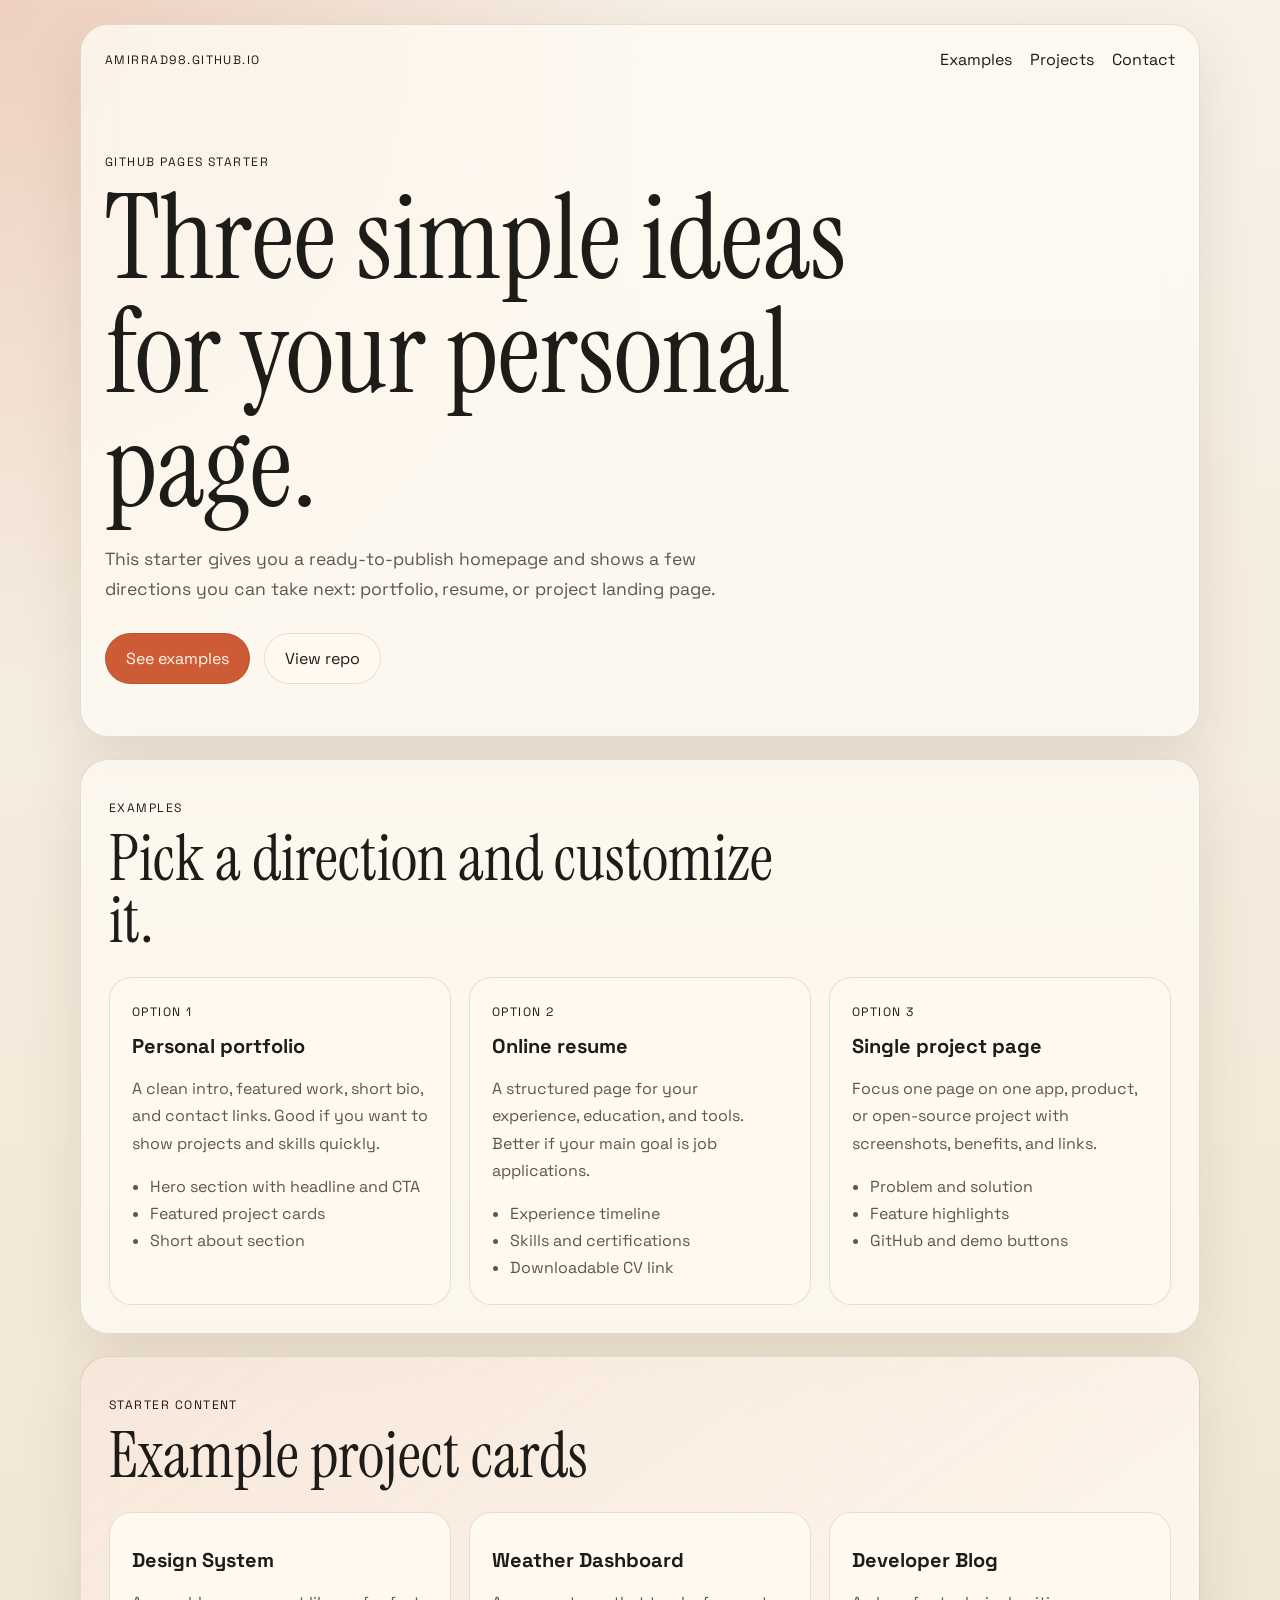
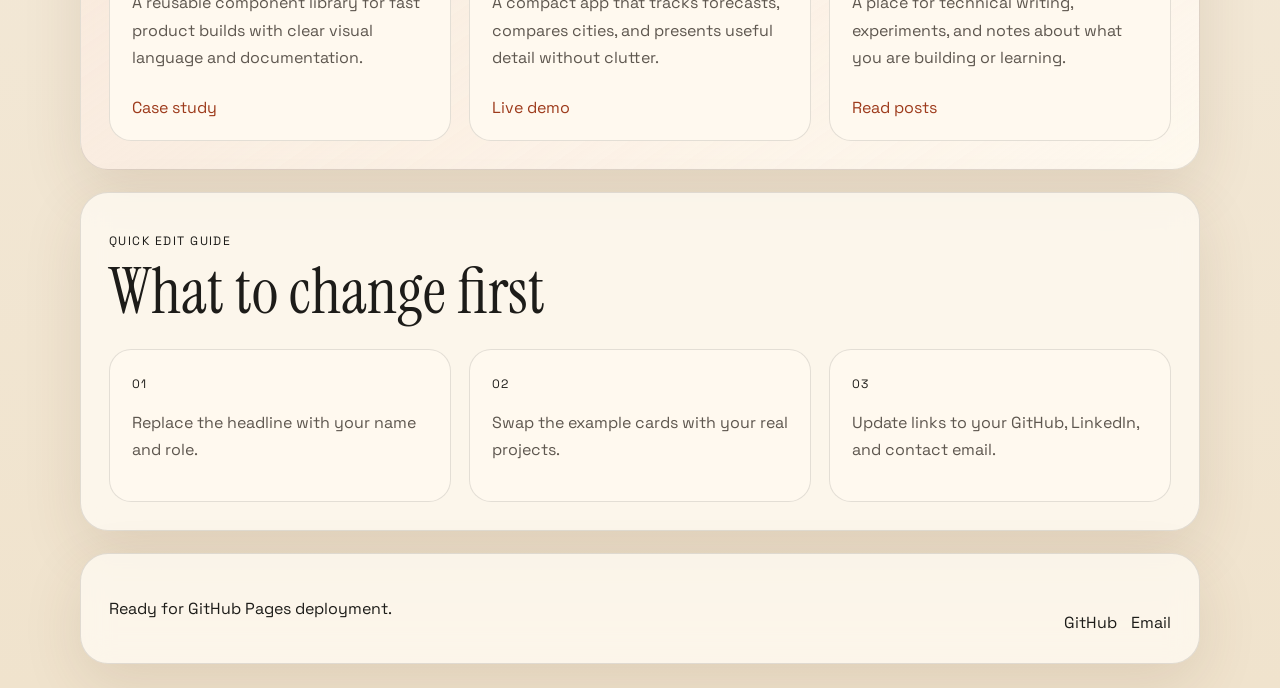
==== docs/index.html @ 022dbda1 "Add GitHub Pages starter site" ====
<!DOCTYPE html>
<html lang="en">
  <head>
    <meta charset="UTF-8" />
    <meta name="viewport" content="width=device-width, initial-scale=1.0" />
    <title>Amir Rad | GitHub Pages Starter</title>
    <meta
      name="description"
      content="A starter GitHub Pages site with example sections for a personal portfolio."
    />
    <link rel="preconnect" href="https://fonts.googleapis.com" />
    <link rel="preconnect" href="https://fonts.gstatic.com" crossorigin />
    <link
      href="https://fonts.googleapis.com/css2?family=Space+Grotesk:wght@400;500;700&family=Instrument+Serif:ital@0;1&display=swap"
      rel="stylesheet"
    />
    <link rel="stylesheet" href="./styles.css" />
  </head>
  <body>
    <div class="page-shell">
      <header class="hero">
        <nav class="topbar">
          <span class="brand">amirrad98.github.io</span>
          <div class="nav-links">
            <a href="#examples">Examples</a>
            <a href="#projects">Projects</a>
            <a href="#contact">Contact</a>
          </div>
        </nav>

        <div class="hero-copy">
          <p class="eyebrow">GitHub Pages starter</p>
          <h1>Three simple ideas for your personal page.</h1>
          <p class="lede">
            This starter gives you a ready-to-publish homepage and shows a few
            directions you can take next: portfolio, resume, or project landing
            page.
          </p>
          <div class="hero-actions">
            <a class="button primary" href="#examples">See examples</a>
            <a class="button secondary" href="https://github.com/amirrad98/amirrad98.github.io">View repo</a>
          </div>
        </div>
      </header>

      <main>
        <section id="examples" class="section">
          <div class="section-heading">
            <p class="eyebrow">Examples</p>
            <h2>Pick a direction and customize it.</h2>
          </div>

          <div class="example-grid">
            <article class="card">
              <span class="card-tag">Option 1</span>
              <h3>Personal portfolio</h3>
              <p>
                A clean intro, featured work, short bio, and contact links. Good
                if you want to show projects and skills quickly.
              </p>
              <ul>
                <li>Hero section with headline and CTA</li>
                <li>Featured project cards</li>
                <li>Short about section</li>
              </ul>
            </article>

            <article class="card">
              <span class="card-tag">Option 2</span>
              <h3>Online resume</h3>
              <p>
                A structured page for your experience, education, and tools.
                Better if your main goal is job applications.
              </p>
              <ul>
                <li>Experience timeline</li>
                <li>Skills and certifications</li>
                <li>Downloadable CV link</li>
              </ul>
            </article>

            <article class="card">
              <span class="card-tag">Option 3</span>
              <h3>Single project page</h3>
              <p>
                Focus one page on one app, product, or open-source project with
                screenshots, benefits, and links.
              </p>
              <ul>
                <li>Problem and solution</li>
                <li>Feature highlights</li>
                <li>GitHub and demo buttons</li>
              </ul>
            </article>
          </div>
        </section>

        <section id="projects" class="section section-accent">
          <div class="section-heading">
            <p class="eyebrow">Starter content</p>
            <h2>Example project cards</h2>
          </div>

          <div class="project-grid">
            <article class="project-card">
              <h3>Design System</h3>
              <p>
                A reusable component library for fast product builds with clear
                visual language and documentation.
              </p>
              <a href="#">Case study</a>
            </article>

            <article class="project-card">
              <h3>Weather Dashboard</h3>
              <p>
                A compact app that tracks forecasts, compares cities, and
                presents useful detail without clutter.
              </p>
              <a href="#">Live demo</a>
            </article>

            <article class="project-card">
              <h3>Developer Blog</h3>
              <p>
                A place for technical writing, experiments, and notes about what
                you are building or learning.
              </p>
              <a href="#">Read posts</a>
            </article>
          </div>
        </section>

        <section class="section">
          <div class="section-heading">
            <p class="eyebrow">Quick edit guide</p>
            <h2>What to change first</h2>
          </div>

          <div class="steps">
            <div class="step">
              <span>01</span>
              <p>Replace the headline with your name and role.</p>
            </div>
            <div class="step">
              <span>02</span>
              <p>Swap the example cards with your real projects.</p>
            </div>
            <div class="step">
              <span>03</span>
              <p>Update links to your GitHub, LinkedIn, and contact email.</p>
            </div>
          </div>
        </section>
      </main>

      <footer id="contact" class="footer">
        <p>Ready for GitHub Pages deployment.</p>
        <div class="footer-links">
          <a href="https://github.com/amirrad98">GitHub</a>
          <a href="mailto:hello@example.com">Email</a>
        </div>
      </footer>
    </div>
  </body>
</html>
---- docs/styles.css ----
:root {
  --bg: #f5efe4;
  --bg-strong: #eadfc9;
  --surface: rgba(255, 251, 243, 0.76);
  --surface-strong: #fff9ef;
  --text: #1d1c19;
  --muted: #5e574f;
  --accent: #cd5c36;
  --accent-dark: #9d3a1b;
  --line: rgba(29, 28, 25, 0.12);
  --shadow: 0 20px 60px rgba(87, 59, 29, 0.12);
}

* {
  box-sizing: border-box;
}

html {
  scroll-behavior: smooth;
}

body {
  margin: 0;
  font-family: "Space Grotesk", sans-serif;
  color: var(--text);
  background:
    radial-gradient(circle at top left, rgba(205, 92, 54, 0.22), transparent 26%),
    linear-gradient(180deg, #f7f1e7 0%, #f0e3cd 100%);
}

a {
  color: inherit;
  text-decoration: none;
}

.page-shell {
  width: min(1120px, calc(100% - 32px));
  margin: 24px auto;
}

.hero,
.section,
.footer {
  backdrop-filter: blur(14px);
  background: var(--surface);
  border: 1px solid var(--line);
  border-radius: 28px;
  box-shadow: var(--shadow);
}

.hero {
  min-height: 78vh;
  padding: 24px;
  display: flex;
  flex-direction: column;
  justify-content: space-between;
}

.topbar {
  display: flex;
  justify-content: space-between;
  gap: 16px;
  align-items: center;
}

.brand,
.eyebrow,
.card-tag,
.step span {
  letter-spacing: 0.12em;
  text-transform: uppercase;
  font-size: 0.76rem;
}

.nav-links {
  display: flex;
  gap: 18px;
  flex-wrap: wrap;
}

.hero-copy {
  max-width: 760px;
  padding: 72px 0 28px;
}

.hero h1,
.section h2 {
  margin: 0;
  font-family: "Instrument Serif", serif;
  font-weight: 400;
  line-height: 0.96;
}

.hero h1 {
  font-size: clamp(3.6rem, 10vw, 7.4rem);
}

.section h2 {
  font-size: clamp(2.2rem, 5vw, 4rem);
}

.lede {
  max-width: 620px;
  font-size: 1.1rem;
  line-height: 1.7;
  color: var(--muted);
  margin: 22px 0 0;
}

.hero-actions,
.footer-links {
  display: flex;
  gap: 14px;
  flex-wrap: wrap;
  margin-top: 28px;
}

.button {
  border-radius: 999px;
  padding: 14px 20px;
  border: 1px solid var(--line);
  transition: transform 180ms ease, background 180ms ease;
}

.button:hover,
.project-card a:hover,
.footer-links a:hover,
.nav-links a:hover {
  transform: translateY(-2px);
}

.button.primary {
  background: var(--accent);
  color: #fff6ec;
}

.button.primary:hover {
  background: var(--accent-dark);
}

.button.secondary {
  background: var(--surface-strong);
}

.section,
.footer {
  margin-top: 22px;
  padding: 28px;
}

.section-accent {
  background:
    linear-gradient(145deg, rgba(205, 92, 54, 0.1), rgba(255, 249, 239, 0.72)),
    var(--surface);
}

.section-heading {
  max-width: 680px;
  margin-bottom: 26px;
}

.example-grid,
.project-grid,
.steps {
  display: grid;
  gap: 18px;
}

.example-grid {
  grid-template-columns: repeat(3, minmax(0, 1fr));
}

.project-grid {
  grid-template-columns: repeat(3, minmax(0, 1fr));
}

.steps {
  grid-template-columns: repeat(3, minmax(0, 1fr));
}

.card,
.project-card,
.step {
  background: var(--surface-strong);
  border: 1px solid var(--line);
  border-radius: 22px;
  padding: 22px;
}

.card h3,
.project-card h3 {
  margin-top: 12px;
  margin-bottom: 10px;
  font-size: 1.25rem;
}

.card p,
.project-card p,
.step p {
  color: var(--muted);
  line-height: 1.7;
}

.card ul {
  margin: 14px 0 0;
  padding-left: 18px;
  color: var(--muted);
  line-height: 1.7;
}

.project-card a {
  color: var(--accent-dark);
  display: inline-block;
  margin-top: 10px;
}

.footer {
  display: flex;
  justify-content: space-between;
  align-items: center;
  gap: 16px;
}

@media (max-width: 900px) {
  .example-grid,
  .project-grid,
  .steps {
    grid-template-columns: 1fr;
  }

  .hero {
    min-height: auto;
  }

  .footer {
    flex-direction: column;
    align-items: flex-start;
  }
}

@media (max-width: 640px) {
  .page-shell {
    width: min(100% - 16px, 1120px);
    margin: 8px auto 20px;
  }

  .hero,
  .section,
  .footer {
    border-radius: 22px;
    padding: 20px;
  }

  .topbar {
    flex-direction: column;
    align-items: flex-start;
  }

  .hero-copy {
    padding-top: 48px;
  }
}
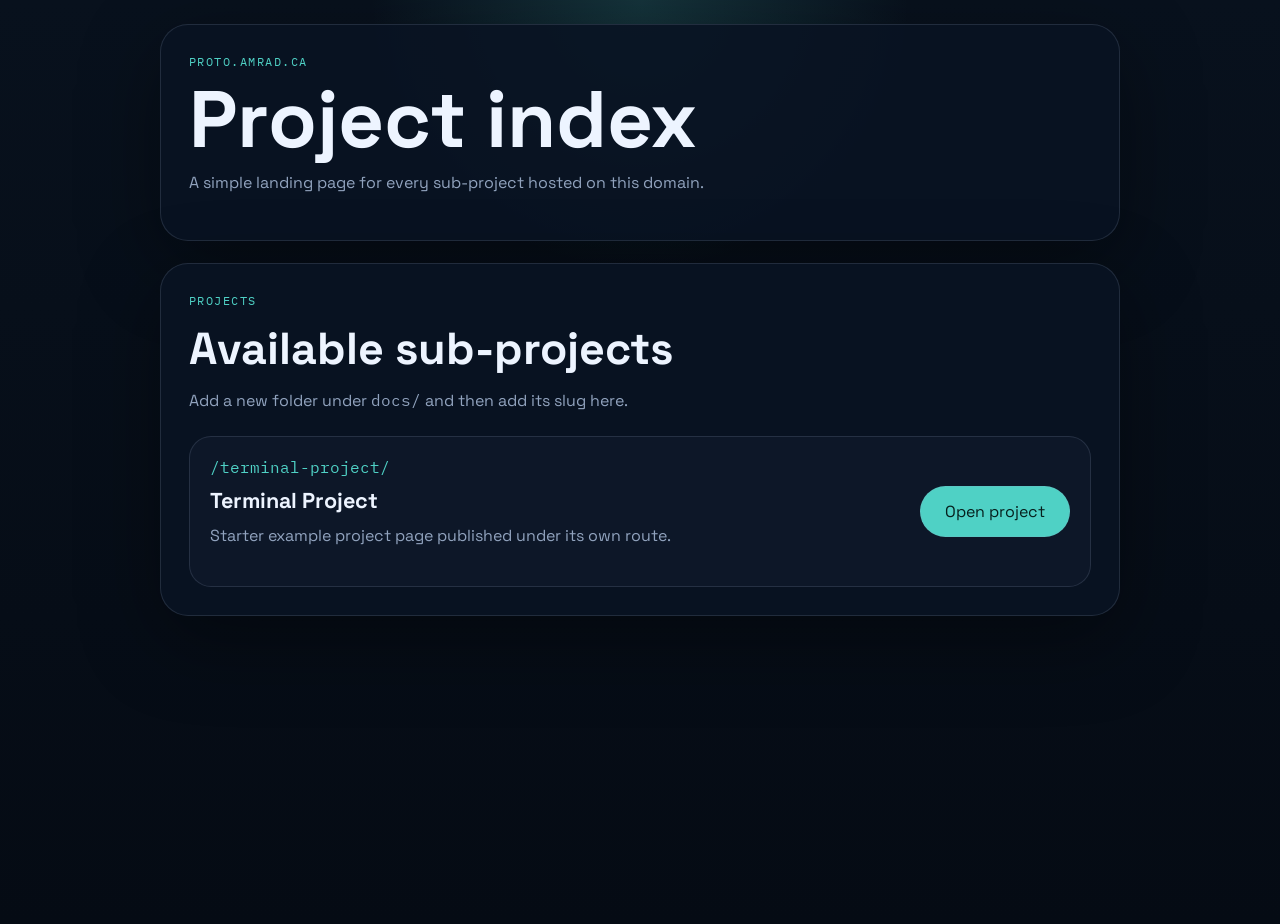
==== commit 0ea9e3d6: "Rebuild site as project index" ====
--- a/docs/index.html
+++ b/docs/index.html
@@ -3,164 +3,70 @@
   <head>
     <meta charset="UTF-8" />
     <meta name="viewport" content="width=device-width, initial-scale=1.0" />
-    <title>Amir Rad | GitHub Pages Starter</title>
+    <title>Proto Projects</title>
     <meta
       name="description"
-      content="A starter GitHub Pages site with example sections for a personal portfolio."
+      content="An index of sub-projects published under proto.amrad.ca."
     />
     <link rel="preconnect" href="https://fonts.googleapis.com" />
     <link rel="preconnect" href="https://fonts.gstatic.com" crossorigin />
     <link
-      href="https://fonts.googleapis.com/css2?family=Space+Grotesk:wght@400;500;700&family=Instrument+Serif:ital@0;1&display=swap"
+      href="https://fonts.googleapis.com/css2?family=Space+Grotesk:wght@400;500;700&family=IBM+Plex+Mono:wght@400;500&display=swap"
       rel="stylesheet"
     />
     <link rel="stylesheet" href="./styles.css" />
   </head>
   <body>
     <div class="page-shell">
-      <header class="hero">
-        <nav class="topbar">
-          <span class="brand">amirrad98.github.io</span>
-          <div class="nav-links">
-            <a href="#examples">Examples</a>
-            <a href="#projects">Projects</a>
-            <a href="#contact">Contact</a>
-          </div>
-        </nav>
-
-        <div class="hero-copy">
-          <p class="eyebrow">GitHub Pages starter</p>
-          <h1>Three simple ideas for your personal page.</h1>
-          <p class="lede">
-            This starter gives you a ready-to-publish homepage and shows a few
-            directions you can take next: portfolio, resume, or project landing
-            page.
-          </p>
-          <div class="hero-actions">
-            <a class="button primary" href="#examples">See examples</a>
-            <a class="button secondary" href="https://github.com/amirrad98/amirrad98.github.io">View repo</a>
-          </div>
-        </div>
+      <header class="hero hero-compact">
+        <p class="eyebrow">proto.amrad.ca</p>
+        <h1>Project index</h1>
+        <p class="lede">
+          A simple landing page for every sub-project hosted on this domain.
+        </p>
       </header>
 
-      <main>
-        <section id="examples" class="section">
-          <div class="section-heading">
-            <p class="eyebrow">Examples</p>
-            <h2>Pick a direction and customize it.</h2>
-          </div>
+      <main class="section">
+        <div class="section-heading">
+          <p class="eyebrow">Projects</p>
+          <h2>Available sub-projects</h2>
+          <p class="section-copy">
+            Add a new folder under <code>docs/</code> and then add its slug here.
+          </p>
+        </div>
 
-          <div class="example-grid">
-            <article class="card">
-              <span class="card-tag">Option 1</span>
-              <h3>Personal portfolio</h3>
-              <p>
-                A clean intro, featured work, short bio, and contact links. Good
-                if you want to show projects and skills quickly.
-              </p>
-              <ul>
-                <li>Hero section with headline and CTA</li>
-                <li>Featured project cards</li>
-                <li>Short about section</li>
-              </ul>
+        <div id="project-list" class="project-list"></div>
+      </main>
+    </div>
+
+    <script>
+      const baseUrl = "https://proto.amrad.ca";
+      const projects = [
+        {
+          slug: "terminal-project",
+          name: "Terminal Project",
+          description: "Starter example project page published under its own route.",
+        },
+      ];
+
+      const projectList = document.getElementById("project-list");
+
+      projectList.innerHTML = projects
+        .map((project) => {
+          const href = `${baseUrl}/${project.slug}/`;
+
+          return `
+            <article class="project-row">
+              <div>
+                <p class="project-slug">/${project.slug}/</p>
+                <h3>${project.name}</h3>
+                <p class="project-description">${project.description}</p>
+              </div>
+              <a class="button primary" href="${href}">Open project</a>
             </article>
-
-            <article class="card">
-              <span class="card-tag">Option 2</span>
-              <h3>Online resume</h3>
-              <p>
-                A structured page for your experience, education, and tools.
-                Better if your main goal is job applications.
-              </p>
-              <ul>
-                <li>Experience timeline</li>
-                <li>Skills and certifications</li>
-                <li>Downloadable CV link</li>
-              </ul>
-            </article>
-
-            <article class="card">
-              <span class="card-tag">Option 3</span>
-              <h3>Single project page</h3>
-              <p>
-                Focus one page on one app, product, or open-source project with
-                screenshots, benefits, and links.
-              </p>
-              <ul>
-                <li>Problem and solution</li>
-                <li>Feature highlights</li>
-                <li>GitHub and demo buttons</li>
-              </ul>
-            </article>
-          </div>
-        </section>
-
-        <section id="projects" class="section section-accent">
-          <div class="section-heading">
-            <p class="eyebrow">Starter content</p>
-            <h2>Example project cards</h2>
-          </div>
-
-          <div class="project-grid">
-            <article class="project-card">
-              <h3>Design System</h3>
-              <p>
-                A reusable component library for fast product builds with clear
-                visual language and documentation.
-              </p>
-              <a href="#">Case study</a>
-            </article>
-
-            <article class="project-card">
-              <h3>Weather Dashboard</h3>
-              <p>
-                A compact app that tracks forecasts, compares cities, and
-                presents useful detail without clutter.
-              </p>
-              <a href="#">Live demo</a>
-            </article>
-
-            <article class="project-card">
-              <h3>Developer Blog</h3>
-              <p>
-                A place for technical writing, experiments, and notes about what
-                you are building or learning.
-              </p>
-              <a href="#">Read posts</a>
-            </article>
-          </div>
-        </section>
-
-        <section class="section">
-          <div class="section-heading">
-            <p class="eyebrow">Quick edit guide</p>
-            <h2>What to change first</h2>
-          </div>
-
-          <div class="steps">
-            <div class="step">
-              <span>01</span>
-              <p>Replace the headline with your name and role.</p>
-            </div>
-            <div class="step">
-              <span>02</span>
-              <p>Swap the example cards with your real projects.</p>
-            </div>
-            <div class="step">
-              <span>03</span>
-              <p>Update links to your GitHub, LinkedIn, and contact email.</p>
-            </div>
-          </div>
-        </section>
-      </main>
-
-      <footer id="contact" class="footer">
-        <p>Ready for GitHub Pages deployment.</p>
-        <div class="footer-links">
-          <a href="https://github.com/amirrad98">GitHub</a>
-          <a href="mailto:hello@example.com">Email</a>
-        </div>
-      </footer>
-    </div>
+          `;
+        })
+        .join("");
+    </script>
   </body>
 </html>
--- a/docs/styles.css
+++ b/docs/styles.css
@@ -1,31 +1,28 @@
 :root {
-  --bg: #f5efe4;
-  --bg-strong: #eadfc9;
-  --surface: rgba(255, 251, 243, 0.76);
-  --surface-strong: #fff9ef;
-  --text: #1d1c19;
-  --muted: #5e574f;
-  --accent: #cd5c36;
-  --accent-dark: #9d3a1b;
-  --line: rgba(29, 28, 25, 0.12);
-  --shadow: 0 20px 60px rgba(87, 59, 29, 0.12);
+  --bg: #07111f;
+  --surface: rgba(9, 19, 35, 0.9);
+  --surface-strong: #0d1728;
+  --surface-soft: #13223a;
+  --text: #edf4ff;
+  --muted: #91a3be;
+  --accent: #4fd1c5;
+  --accent-strong: #2eb6a9;
+  --line: rgba(145, 163, 190, 0.18);
+  --shadow: 0 24px 80px rgba(0, 0, 0, 0.38);
 }
 
 * {
   box-sizing: border-box;
 }
 
-html {
-  scroll-behavior: smooth;
-}
-
 body {
   margin: 0;
+  min-height: 100vh;
   font-family: "Space Grotesk", sans-serif;
   color: var(--text);
   background:
-    radial-gradient(circle at top left, rgba(205, 92, 54, 0.22), transparent 26%),
-    linear-gradient(180deg, #f7f1e7 0%, #f0e3cd 100%);
+    radial-gradient(circle at top, rgba(79, 209, 197, 0.18), transparent 24%),
+    linear-gradient(180deg, #08111d 0%, #050b14 100%);
 }
 
 a {
@@ -33,230 +30,208 @@
   text-decoration: none;
 }
 
+code,
+.project-slug,
+.terminal-body,
+.eyebrow {
+  font-family: "IBM Plex Mono", monospace;
+}
+
 .page-shell {
-  width: min(1120px, calc(100% - 32px));
+  width: min(960px, calc(100% - 32px));
   margin: 24px auto;
 }
 
 .hero,
 .section,
-.footer {
-  backdrop-filter: blur(14px);
+.terminal-page {
   background: var(--surface);
   border: 1px solid var(--line);
   border-radius: 28px;
   box-shadow: var(--shadow);
 }
 
-.hero {
-  min-height: 78vh;
-  padding: 24px;
-  display: flex;
-  flex-direction: column;
-  justify-content: space-between;
-}
-
-.topbar {
+.hero,
+.section,
+.terminal-page {
+  padding: 28px;
+}
+
+.hero-compact {
+  min-height: auto;
+}
+
+.eyebrow {
+  margin: 0 0 12px;
+  font-size: 0.78rem;
+  letter-spacing: 0.12em;
+  text-transform: uppercase;
+  color: var(--accent);
+}
+
+h1,
+h2,
+h3,
+p {
+  margin-top: 0;
+}
+
+h1 {
+  margin-bottom: 12px;
+  font-size: clamp(2.8rem, 7vw, 5rem);
+  line-height: 0.95;
+}
+
+h2 {
+  margin-bottom: 10px;
+  font-size: clamp(1.8rem, 4vw, 2.8rem);
+}
+
+.lede,
+.section-copy,
+.project-description,
+.terminal-body p {
+  color: var(--muted);
+  line-height: 1.7;
+}
+
+.section {
+  margin-top: 22px;
+}
+
+.section-heading {
+  margin-bottom: 22px;
+}
+
+.project-list {
+  display: grid;
+  gap: 16px;
+}
+
+.project-row {
   display: flex;
   justify-content: space-between;
-  gap: 16px;
+  gap: 20px;
   align-items: center;
-}
-
-.brand,
-.eyebrow,
-.card-tag,
-.step span {
-  letter-spacing: 0.12em;
-  text-transform: uppercase;
-  font-size: 0.76rem;
-}
-
-.nav-links {
-  display: flex;
-  gap: 18px;
-  flex-wrap: wrap;
-}
-
-.hero-copy {
-  max-width: 760px;
-  padding: 72px 0 28px;
-}
-
-.hero h1,
-.section h2 {
-  margin: 0;
-  font-family: "Instrument Serif", serif;
-  font-weight: 400;
-  line-height: 0.96;
-}
-
-.hero h1 {
-  font-size: clamp(3.6rem, 10vw, 7.4rem);
-}
-
-.section h2 {
-  font-size: clamp(2.2rem, 5vw, 4rem);
-}
-
-.lede {
-  max-width: 620px;
-  font-size: 1.1rem;
-  line-height: 1.7;
-  color: var(--muted);
-  margin: 22px 0 0;
-}
-
-.hero-actions,
-.footer-links {
+  padding: 20px;
+  border-radius: 22px;
+  border: 1px solid var(--line);
+  background: var(--surface-strong);
+}
+
+.project-row h3 {
+  margin-bottom: 8px;
+  font-size: 1.35rem;
+}
+
+.project-slug {
+  margin-bottom: 10px;
+  color: var(--accent);
+}
+
+.button {
+  display: inline-flex;
+  align-items: center;
+  justify-content: center;
+  min-width: 150px;
+  padding: 14px 20px;
+  border-radius: 999px;
+  border: 1px solid var(--line);
+  transition: transform 180ms ease, background 180ms ease;
+}
+
+.button:hover {
+  transform: translateY(-2px);
+}
+
+.button.primary {
+  background: var(--accent);
+  color: #06201d;
+}
+
+.button.primary:hover {
+  background: var(--accent-strong);
+}
+
+.button.secondary {
+  background: var(--surface-soft);
+}
+
+.hero-actions {
   display: flex;
   gap: 14px;
   flex-wrap: wrap;
+  margin-top: 24px;
+}
+
+.terminal-page {
+  margin-top: 22px;
+}
+
+.terminal-window {
+  overflow: hidden;
   margin-top: 28px;
-}
-
-.button {
-  border-radius: 999px;
-  padding: 14px 20px;
-  border: 1px solid var(--line);
-  transition: transform 180ms ease, background 180ms ease;
-}
-
-.button:hover,
-.project-card a:hover,
-.footer-links a:hover,
-.nav-links a:hover {
-  transform: translateY(-2px);
-}
-
-.button.primary {
-  background: var(--accent);
-  color: #fff6ec;
-}
-
-.button.primary:hover {
-  background: var(--accent-dark);
-}
-
-.button.secondary {
-  background: var(--surface-strong);
-}
-
-.section,
-.footer {
-  margin-top: 22px;
-  padding: 28px;
-}
-
-.section-accent {
-  background:
-    linear-gradient(145deg, rgba(205, 92, 54, 0.1), rgba(255, 249, 239, 0.72)),
-    var(--surface);
-}
-
-.section-heading {
-  max-width: 680px;
-  margin-bottom: 26px;
-}
-
-.example-grid,
-.project-grid,
-.steps {
-  display: grid;
-  gap: 18px;
-}
-
-.example-grid {
-  grid-template-columns: repeat(3, minmax(0, 1fr));
-}
-
-.project-grid {
-  grid-template-columns: repeat(3, minmax(0, 1fr));
-}
-
-.steps {
-  grid-template-columns: repeat(3, minmax(0, 1fr));
-}
-
-.card,
-.project-card,
-.step {
-  background: var(--surface-strong);
   border: 1px solid var(--line);
   border-radius: 22px;
+  background: #020813;
+}
+
+.terminal-bar {
+  display: flex;
+  gap: 8px;
+  padding: 14px 16px;
+  border-bottom: 1px solid var(--line);
+  background: #0a1322;
+}
+
+.terminal-bar span {
+  width: 12px;
+  height: 12px;
+  border-radius: 50%;
+  background: #29405f;
+}
+
+.terminal-bar span:first-child {
+  background: #ff6b6b;
+}
+
+.terminal-bar span:nth-child(2) {
+  background: #ffd166;
+}
+
+.terminal-bar span:nth-child(3) {
+  background: #06d6a0;
+}
+
+.terminal-body {
   padding: 22px;
 }
 
-.card h3,
-.project-card h3 {
-  margin-top: 12px;
-  margin-bottom: 10px;
-  font-size: 1.25rem;
-}
-
-.card p,
-.project-card p,
-.step p {
-  color: var(--muted);
-  line-height: 1.7;
-}
-
-.card ul {
-  margin: 14px 0 0;
-  padding-left: 18px;
-  color: var(--muted);
-  line-height: 1.7;
-}
-
-.project-card a {
-  color: var(--accent-dark);
-  display: inline-block;
-  margin-top: 10px;
-}
-
-.footer {
-  display: flex;
-  justify-content: space-between;
-  align-items: center;
-  gap: 16px;
-}
-
-@media (max-width: 900px) {
-  .example-grid,
-  .project-grid,
-  .steps {
-    grid-template-columns: 1fr;
-  }
-
-  .hero {
-    min-height: auto;
-  }
-
-  .footer {
+.prompt {
+  color: var(--accent);
+}
+
+@media (max-width: 720px) {
+  .project-row {
     flex-direction: column;
     align-items: flex-start;
   }
+
+  .button {
+    width: 100%;
+  }
 }
 
 @media (max-width: 640px) {
   .page-shell {
-    width: min(100% - 16px, 1120px);
+    width: min(100% - 16px, 960px);
     margin: 8px auto 20px;
   }
 
   .hero,
   .section,
-  .footer {
+  .terminal-page {
+    padding: 20px;
     border-radius: 22px;
-    padding: 20px;
-  }
-
-  .topbar {
-    flex-direction: column;
-    align-items: flex-start;
-  }
-
-  .hero-copy {
-    padding-top: 48px;
-  }
-}
+  }
+}
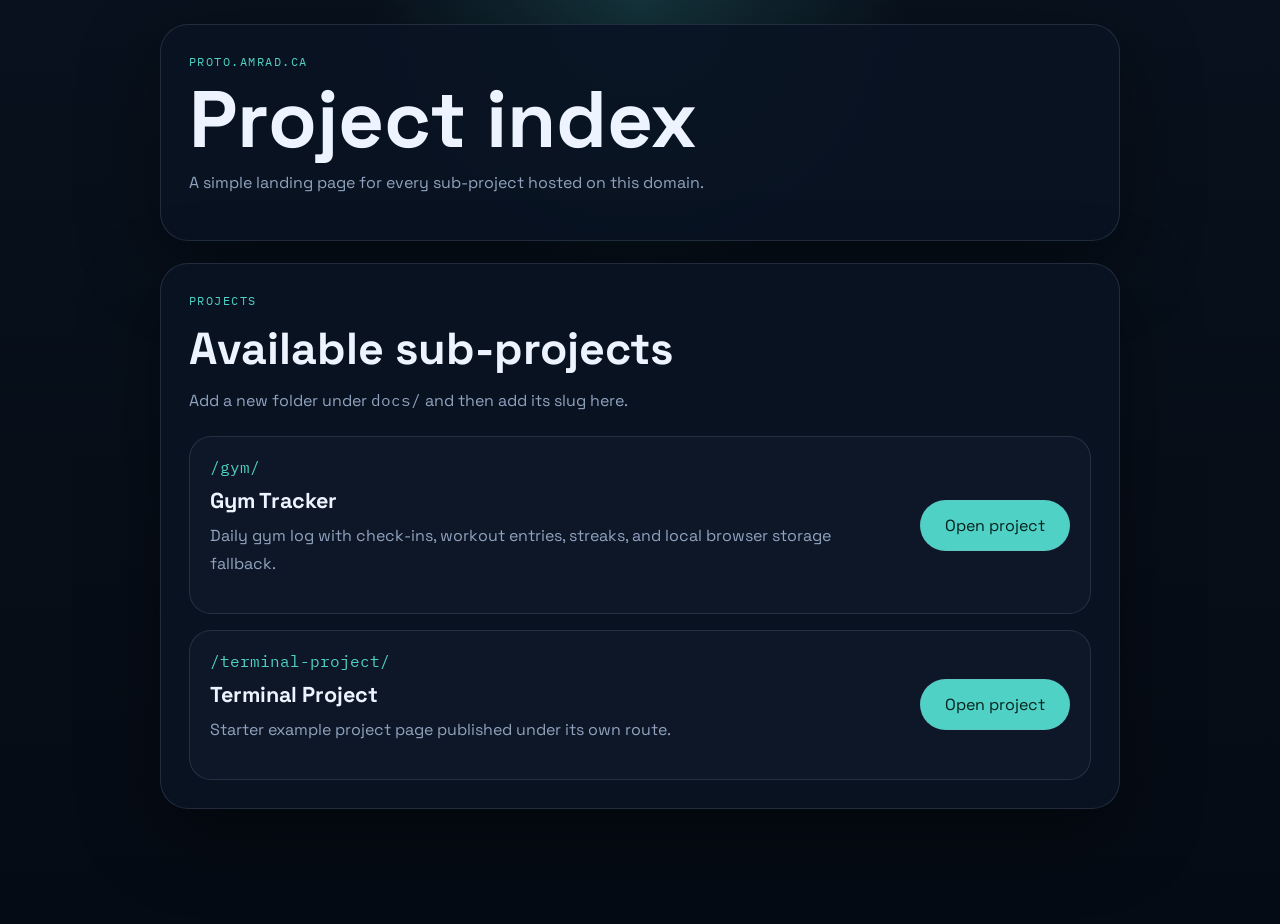
==== commit 9c0173c8: "Update Gym project slug to lowercase" ====
--- a/docs/index.html
+++ b/docs/index.html
@@ -43,6 +43,11 @@
       const baseUrl = "https://proto.amrad.ca";
       const projects = [
         {
+          slug: "gym",
+          name: "Gym Tracker",
+          description: "Daily gym log with check-ins, workout entries, streaks, and local browser storage fallback.",
+        },
+        {
           slug: "terminal-project",
           name: "Terminal Project",
           description: "Starter example project page published under its own route.",
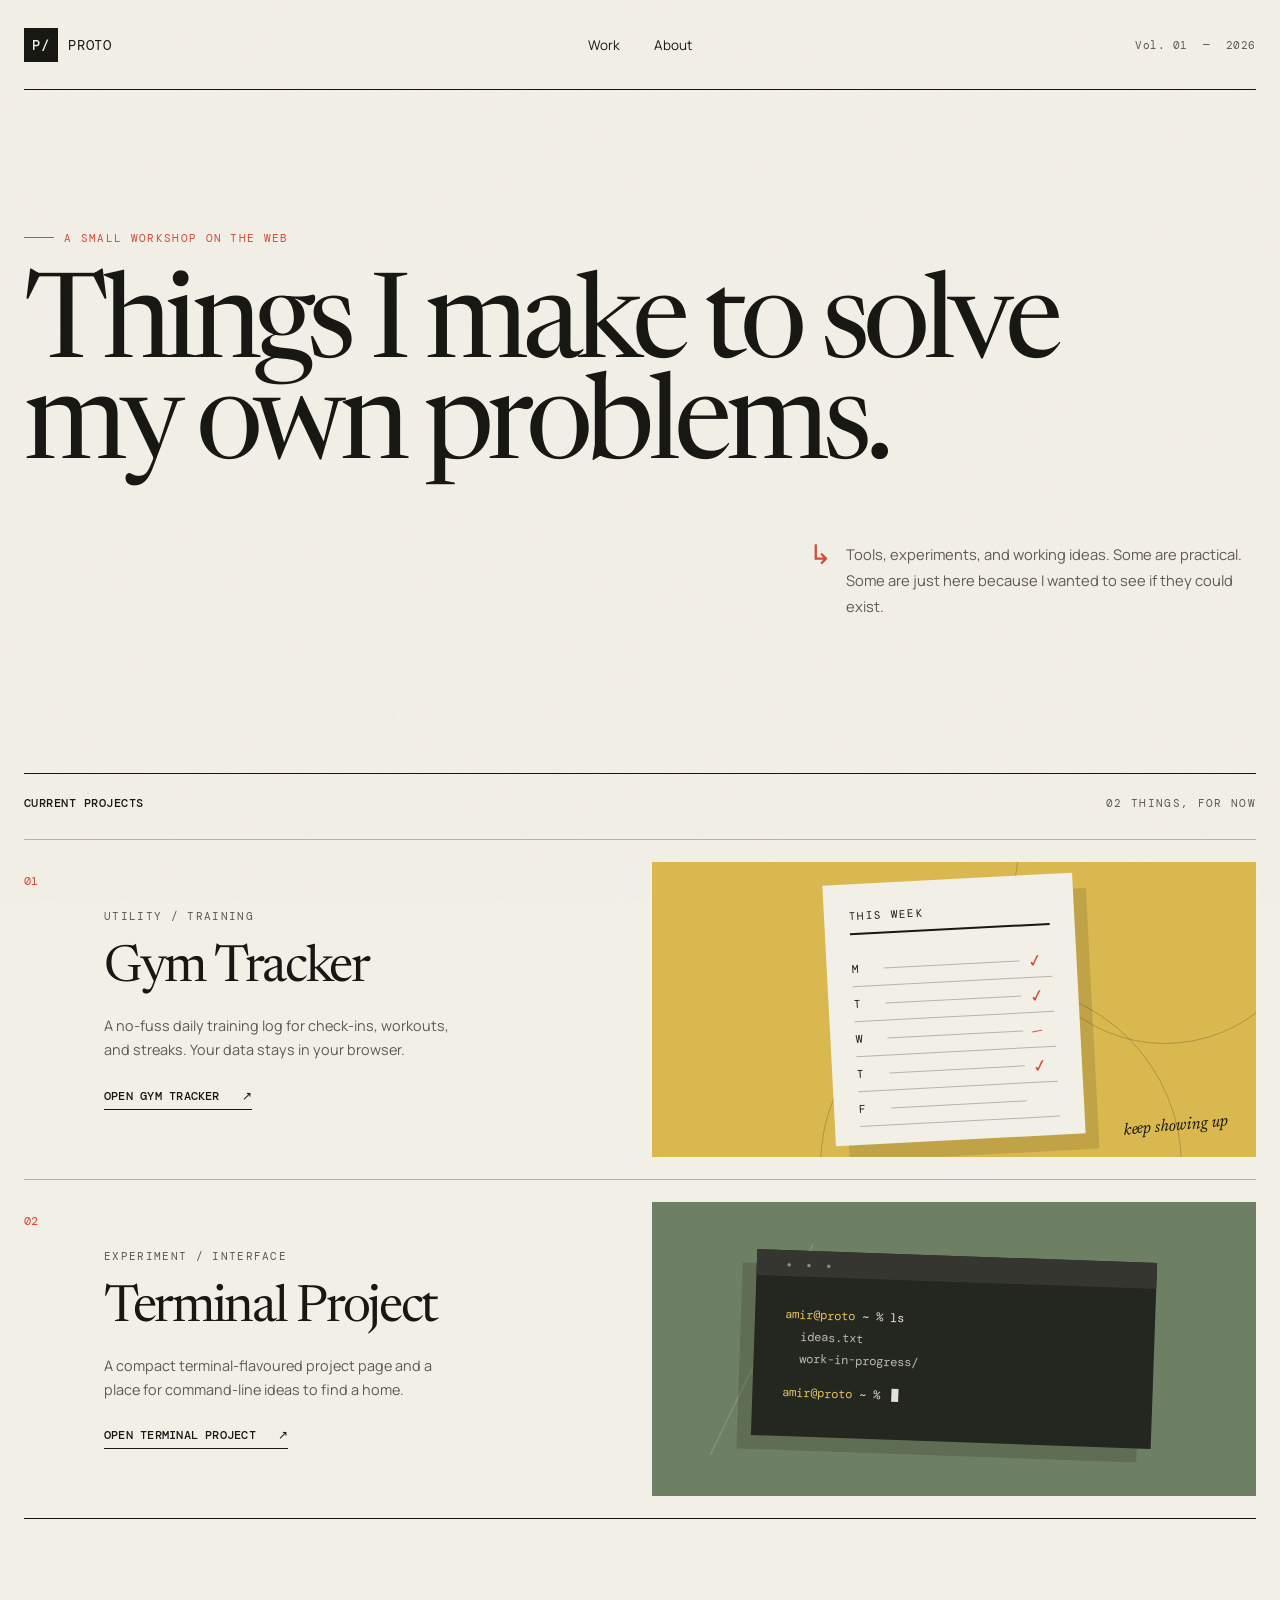
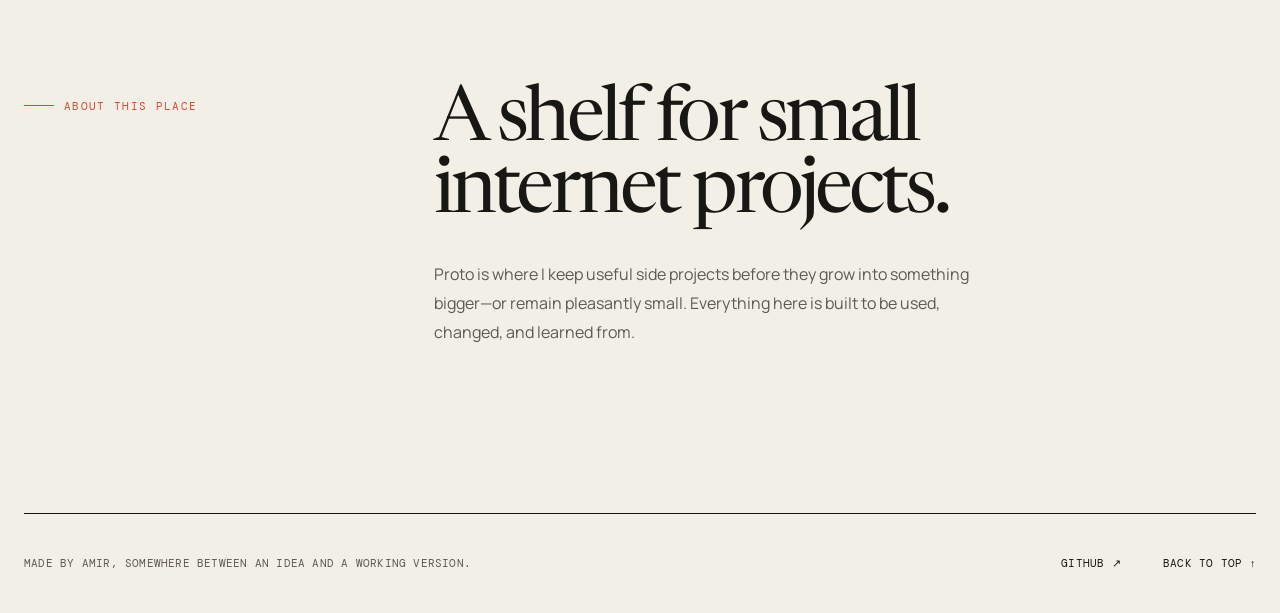
==== commit 42c5a73c: "Redesign Proto project index" ====
--- a/docs/index.html
+++ b/docs/index.html
@@ -1,77 +1,125 @@
 <!DOCTYPE html>
 <html lang="en">
   <head>
-    <meta charset="UTF-8" />
-    <meta name="viewport" content="width=device-width, initial-scale=1.0" />
-    <title>Proto Projects</title>
+    <meta charset="UTF-8">
+    <meta name="viewport" content="width=device-width, initial-scale=1.0">
+    <title>Proto — Small tools by Amir</title>
     <meta
       name="description"
-      content="An index of sub-projects published under proto.amrad.ca."
-    />
-    <link rel="preconnect" href="https://fonts.googleapis.com" />
-    <link rel="preconnect" href="https://fonts.gstatic.com" crossorigin />
+      content="A small collection of useful experiments, tools, and half-finished ideas by Amir."
+    >
+    <meta name="theme-color" content="#f2efe7">
+    <link rel="preconnect" href="https://fonts.googleapis.com">
+    <link rel="preconnect" href="https://fonts.gstatic.com" crossorigin>
     <link
-      href="https://fonts.googleapis.com/css2?family=Space+Grotesk:wght@400;500;700&family=IBM+Plex+Mono:wght@400;500&display=swap"
+      href="https://fonts.googleapis.com/css2?family=DM+Mono:wght@300;400;500&amp;family=Manrope:wght@400;500;600&amp;family=Newsreader:opsz,wght@6..72,400;6..72,500&amp;display=swap"
       rel="stylesheet"
-    />
-    <link rel="stylesheet" href="./styles.css" />
+    >
+    <link rel="stylesheet" href="./styles.css">
   </head>
   <body>
-    <div class="page-shell">
-      <header class="hero hero-compact">
-        <p class="eyebrow">proto.amrad.ca</p>
-        <h1>Project index</h1>
-        <p class="lede">
-          A simple landing page for every sub-project hosted on this domain.
-        </p>
+    <div class="site-shell">
+      <header class="site-header">
+        <a class="wordmark" href="/" aria-label="Proto home">
+          <span class="wordmark-mark">P/</span>
+          <span>proto</span>
+        </a>
+        <nav aria-label="Primary navigation">
+          <a href="#work">Work</a>
+          <a href="#about">About</a>
+        </nav>
+        <p class="edition">Vol. 01&nbsp;&nbsp;—&nbsp;&nbsp;2026</p>
       </header>
 
-      <main class="section">
-        <div class="section-heading">
-          <p class="eyebrow">Projects</p>
-          <h2>Available sub-projects</h2>
-          <p class="section-copy">
-            Add a new folder under <code>docs/</code> and then add its slug here.
-          </p>
-        </div>
+      <main>
+        <section class="intro" aria-labelledby="intro-title">
+          <p class="kicker">A small workshop on the web</p>
+          <h1 id="intro-title">Things I make to solve my own problems.</h1>
+          <div class="intro-note">
+            <span aria-hidden="true">↳</span>
+            <p>
+              Tools, experiments, and working ideas. Some are practical.
+              Some are just here because I wanted to see if they could exist.
+            </p>
+          </div>
+        </section>
 
-        <div id="project-list" class="project-list"></div>
+        <section class="project-section" id="work" aria-labelledby="work-title">
+          <div class="section-label">
+            <h2 id="work-title">Current projects</h2>
+            <p>02 things, for now</p>
+          </div>
+
+          <div class="project-list">
+            <article class="project project-gym">
+              <div class="project-number" aria-hidden="true">01</div>
+              <div class="project-copy">
+                <p class="project-type">Utility / Training</p>
+                <h3>Gym Tracker</h3>
+                <p>
+                  A no-fuss daily training log for check-ins, workouts, and
+                  streaks. Your data stays in your browser.
+                </p>
+                <a class="project-link" href="/gym/">
+                  Open Gym Tracker <span aria-hidden="true">↗</span>
+                </a>
+              </div>
+              <div class="project-visual gym-visual" aria-hidden="true">
+                <div class="log-sheet">
+                  <p>THIS WEEK</p>
+                  <div class="log-row"><span>M</span><i></i><b>✓</b></div>
+                  <div class="log-row"><span>T</span><i></i><b>✓</b></div>
+                  <div class="log-row"><span>W</span><i></i><b>—</b></div>
+                  <div class="log-row"><span>T</span><i></i><b>✓</b></div>
+                  <div class="log-row"><span>F</span><i></i><b></b></div>
+                </div>
+                <span class="visual-note">keep showing up</span>
+              </div>
+            </article>
+
+            <article class="project project-terminal">
+              <div class="project-number" aria-hidden="true">02</div>
+              <div class="project-copy">
+                <p class="project-type">Experiment / Interface</p>
+                <h3>Terminal Project</h3>
+                <p>
+                  A compact terminal-flavoured project page and a place for
+                  command-line ideas to find a home.
+                </p>
+                <a class="project-link" href="/projects/terminal-project/">
+                  Open Terminal Project <span aria-hidden="true">↗</span>
+                </a>
+              </div>
+              <div class="project-visual terminal-visual" aria-hidden="true">
+                <div class="terminal-card">
+                  <p><span>amir@proto</span> ~ % ls</p>
+                  <p>ideas.txt</p>
+                  <p>work-in-progress/</p>
+                  <p class="cursor-line"><span>amir@proto</span> ~ % <i></i></p>
+                </div>
+              </div>
+            </article>
+          </div>
+        </section>
+
+        <section class="about" id="about" aria-labelledby="about-title">
+          <p class="kicker">About this place</p>
+          <div>
+            <h2 id="about-title">A shelf for small internet projects.</h2>
+            <p>
+              Proto is where I keep useful side projects before they grow into
+              something bigger—or remain pleasantly small. Everything here is
+              built to be used, changed, and learned from.
+            </p>
+          </div>
+        </section>
       </main>
+
+      <footer class="site-footer">
+        <p>Made by Amir, somewhere between an idea and a working version.</p>
+        <a href="https://github.com/amirrad98" rel="me">GitHub ↗</a>
+        <a href="#top" onclick="window.scrollTo({ top: 0, behavior: 'smooth' }); return false;">Back to top ↑</a>
+      </footer>
     </div>
-
-    <script>
-      const baseUrl = "https://proto.amrad.ca";
-      const projects = [
-        {
-          slug: "gym",
-          name: "Gym Tracker",
-          description: "Daily gym log with check-ins, workout entries, streaks, and local browser storage fallback.",
-        },
-        {
-          slug: "terminal-project",
-          name: "Terminal Project",
-          description: "Starter example project page published under its own route.",
-        },
-      ];
-
-      const projectList = document.getElementById("project-list");
-
-      projectList.innerHTML = projects
-        .map((project) => {
-          const href = `${baseUrl}/${project.slug}/`;
-
-          return `
-            <article class="project-row">
-              <div>
-                <p class="project-slug">/${project.slug}/</p>
-                <h3>${project.name}</h3>
-                <p class="project-description">${project.description}</p>
-              </div>
-              <a class="button primary" href="${href}">Open project</a>
-            </article>
-          `;
-        })
-        .join("");
-    </script>
   </body>
 </html>
--- a/docs/styles.css
+++ b/docs/styles.css
@@ -1,28 +1,38 @@
 :root {
-  --bg: #07111f;
-  --surface: rgba(9, 19, 35, 0.9);
-  --surface-strong: #0d1728;
-  --surface-soft: #13223a;
-  --text: #edf4ff;
-  --muted: #91a3be;
-  --accent: #4fd1c5;
-  --accent-strong: #2eb6a9;
-  --line: rgba(145, 163, 190, 0.18);
-  --shadow: 0 24px 80px rgba(0, 0, 0, 0.38);
+  --paper: #f2efe7;
+  --ink: #171714;
+  --soft-ink: #5d5a52;
+  --rule: #b8b3a7;
+  --red: #d64933;
+  --yellow: #d9b84f;
+  --green: #6e8063;
+  --terminal: #242620;
 }
 
 * {
   box-sizing: border-box;
 }
 
+html {
+  scroll-behavior: smooth;
+}
+
 body {
   margin: 0;
-  min-height: 100vh;
-  font-family: "Space Grotesk", sans-serif;
-  color: var(--text);
-  background:
-    radial-gradient(circle at top, rgba(79, 209, 197, 0.18), transparent 24%),
-    linear-gradient(180deg, #08111d 0%, #050b14 100%);
+  color: var(--ink);
+  background: var(--paper);
+  font-family: "Manrope", sans-serif;
+  -webkit-font-smoothing: antialiased;
+}
+
+body::before {
+  position: fixed;
+  inset: 0;
+  z-index: -1;
+  pointer-events: none;
+  content: "";
+  opacity: 0.32;
+  background-image: url("data:image/svg+xml,%3Csvg viewBox='0 0 160 160' xmlns='http://www.w3.org/2000/svg'%3E%3Cfilter id='n'%3E%3CfeTurbulence type='fractalNoise' baseFrequency='.9' numOctaves='2' stitchTiles='stitch'/%3E%3C/filter%3E%3Crect width='100%25' height='100%25' filter='url(%23n)' opacity='.08'/%3E%3C/svg%3E");
 }
 
 a {
@@ -30,208 +40,783 @@
   text-decoration: none;
 }
 
-code,
-.project-slug,
-.terminal-body,
-.eyebrow {
-  font-family: "IBM Plex Mono", monospace;
-}
-
-.page-shell {
-  width: min(960px, calc(100% - 32px));
-  margin: 24px auto;
-}
-
-.hero,
-.section,
-.terminal-page {
-  background: var(--surface);
-  border: 1px solid var(--line);
-  border-radius: 28px;
-  box-shadow: var(--shadow);
-}
-
-.hero,
-.section,
-.terminal-page {
-  padding: 28px;
-}
-
-.hero-compact {
-  min-height: auto;
-}
-
-.eyebrow {
-  margin: 0 0 12px;
-  font-size: 0.78rem;
+a:focus-visible {
+  outline: 2px solid var(--red);
+  outline-offset: 5px;
+}
+
+.site-shell {
+  width: min(100% - 48px, 1240px);
+  margin: 0 auto;
+}
+
+.site-header {
+  display: grid;
+  grid-template-columns: 1fr auto 1fr;
+  align-items: center;
+  min-height: 90px;
+  border-bottom: 1px solid var(--ink);
+}
+
+.wordmark {
+  display: inline-flex;
+  gap: 10px;
+  align-items: center;
+  width: max-content;
+  font-family: "DM Mono", monospace;
+  font-size: 0.86rem;
+  letter-spacing: 0.06em;
+  text-transform: uppercase;
+}
+
+.wordmark-mark {
+  display: grid;
+  place-items: center;
+  width: 34px;
+  height: 34px;
+  color: var(--paper);
+  background: var(--ink);
+  font-weight: 500;
+}
+
+.site-header nav {
+  display: flex;
+  gap: 34px;
+  font-size: 0.84rem;
+}
+
+.site-header nav a,
+.site-footer a {
+  position: relative;
+}
+
+.site-header nav a::after,
+.site-footer a::after {
+  position: absolute;
+  right: 0;
+  bottom: -5px;
+  left: 0;
+  height: 1px;
+  content: "";
+  background: currentColor;
+  transform: scaleX(0);
+  transform-origin: right;
+  transition: transform 180ms ease;
+}
+
+.site-header nav a:hover::after,
+.site-footer a:hover::after {
+  transform: scaleX(1);
+  transform-origin: left;
+}
+
+.edition {
+  justify-self: end;
+  margin: 0;
+  color: var(--soft-ink);
+  font-family: "DM Mono", monospace;
+  font-size: 0.7rem;
+  letter-spacing: 0.05em;
+}
+
+.intro {
+  padding: clamp(72px, 11vw, 150px) 0 clamp(82px, 12vw, 160px);
+}
+
+.kicker,
+.project-type,
+.section-label p {
+  font-family: "DM Mono", monospace;
+  font-size: 0.69rem;
   letter-spacing: 0.12em;
   text-transform: uppercase;
-  color: var(--accent);
-}
-
-h1,
-h2,
-h3,
-p {
-  margin-top: 0;
-}
-
-h1 {
-  margin-bottom: 12px;
-  font-size: clamp(2.8rem, 7vw, 5rem);
+}
+
+.kicker {
+  display: flex;
+  gap: 10px;
+  align-items: center;
+  margin: 0 0 34px;
+  color: var(--red);
+}
+
+.kicker::before {
+  width: 30px;
+  height: 1px;
+  content: "";
+  background: currentColor;
+}
+
+.intro h1 {
+  max-width: 1050px;
+  margin: 0;
+  font-family: "Newsreader", serif;
+  font-size: clamp(4rem, 9.2vw, 8.4rem);
+  font-weight: 400;
+  letter-spacing: -0.055em;
+  line-height: 0.86;
+}
+
+.intro-note {
+  display: grid;
+  grid-template-columns: auto minmax(0, 410px);
+  gap: 14px;
+  justify-content: end;
+  margin-top: 58px;
+  color: var(--soft-ink);
+}
+
+.intro-note span {
+  color: var(--red);
+  font-family: "Newsreader", serif;
+  font-size: 1.7rem;
+}
+
+.intro-note p {
+  margin: 3px 0 0;
+  font-size: 0.92rem;
+  line-height: 1.75;
+}
+
+.project-section {
+  border-top: 1px solid var(--ink);
+}
+
+.section-label {
+  display: flex;
+  align-items: baseline;
+  justify-content: space-between;
+  padding: 21px 0 28px;
+}
+
+.section-label h2 {
+  margin: 0;
+  font-family: "DM Mono", monospace;
+  font-size: 0.78rem;
+  font-weight: 500;
+  letter-spacing: 0.04em;
+  text-transform: uppercase;
+}
+
+.section-label p {
+  margin: 0;
+  color: var(--soft-ink);
+}
+
+.project {
+  display: grid;
+  grid-template-columns: 80px minmax(260px, 0.9fr) minmax(360px, 1.1fr);
+  min-height: 340px;
+  border-top: 1px solid var(--rule);
+}
+
+.project:last-child {
+  border-bottom: 1px solid var(--ink);
+}
+
+.project-number {
+  padding-top: 34px;
+  color: var(--red);
+  font-family: "DM Mono", monospace;
+  font-size: 0.72rem;
+}
+
+.project-copy {
+  align-self: center;
+  max-width: 410px;
+  padding: 36px 54px 36px 0;
+}
+
+.project-type {
+  margin: 0 0 22px;
+  color: var(--soft-ink);
+}
+
+.project h3 {
+  margin: 0 0 20px;
+  font-family: "Newsreader", serif;
+  font-size: clamp(2.55rem, 4vw, 3.8rem);
+  font-weight: 400;
+  letter-spacing: -0.045em;
   line-height: 0.95;
 }
 
-h2 {
-  margin-bottom: 10px;
-  font-size: clamp(1.8rem, 4vw, 2.8rem);
-}
-
-.lede,
-.section-copy,
-.project-description,
-.terminal-body p {
-  color: var(--muted);
+.project-copy > p:not(.project-type) {
+  max-width: 360px;
+  margin: 0;
+  color: var(--soft-ink);
+  font-size: 0.9rem;
   line-height: 1.7;
 }
 
-.section {
-  margin-top: 22px;
-}
-
-.section-heading {
-  margin-bottom: 22px;
-}
-
-.project-list {
-  display: grid;
-  gap: 16px;
-}
-
-.project-row {
+.project-link {
+  display: inline-flex;
+  gap: 22px;
+  align-items: center;
+  margin-top: 26px;
+  padding-bottom: 5px;
+  border-bottom: 1px solid currentColor;
+  font-family: "DM Mono", monospace;
+  font-size: 0.72rem;
+  font-weight: 500;
+  letter-spacing: 0.02em;
+  text-transform: uppercase;
+  transition: color 160ms ease, gap 160ms ease;
+}
+
+.project-link:hover {
+  gap: 29px;
+  color: var(--red);
+}
+
+.project-visual {
+  position: relative;
+  display: grid;
+  place-items: center;
+  min-height: 270px;
+  margin: 22px 0 22px 30px;
+  overflow: hidden;
+}
+
+.gym-visual {
+  background: var(--yellow);
+}
+
+.gym-visual::before,
+.gym-visual::after {
+  position: absolute;
+  content: "";
+  border: 1px solid rgba(23, 23, 20, 0.22);
+  border-radius: 50%;
+}
+
+.gym-visual::before {
+  top: -120px;
+  right: -60px;
+  width: 300px;
+  height: 300px;
+}
+
+.gym-visual::after {
+  right: 74px;
+  bottom: -190px;
+  width: 360px;
+  height: 360px;
+}
+
+.log-sheet {
+  z-index: 1;
+  width: min(250px, 58%);
+  padding: 25px 25px 18px;
+  background: var(--paper);
+  box-shadow: 13px 16px 0 rgba(23, 23, 20, 0.13);
+  transform: rotate(-3deg);
+}
+
+.log-sheet > p {
+  margin: 0 0 17px;
+  padding-bottom: 10px;
+  border-bottom: 2px solid var(--ink);
+  font-family: "DM Mono", monospace;
+  font-size: 0.68rem;
+  letter-spacing: 0.12em;
+}
+
+.log-row {
+  display: grid;
+  grid-template-columns: 24px 1fr 24px;
+  gap: 8px;
+  align-items: center;
+  min-height: 35px;
+  border-bottom: 1px solid var(--rule);
+  font-family: "DM Mono", monospace;
+  font-size: 0.7rem;
+}
+
+.log-row i {
+  height: 1px;
+  background: var(--rule);
+}
+
+.log-row b {
+  color: var(--red);
+  font-family: "Newsreader", serif;
+  font-size: 1.1rem;
+  font-weight: 500;
+  transform: rotate(-8deg);
+}
+
+.visual-note {
+  position: absolute;
+  right: 28px;
+  bottom: 23px;
+  z-index: 2;
+  font-family: "Newsreader", serif;
+  font-size: 1.05rem;
+  font-style: italic;
+  transform: rotate(-5deg);
+}
+
+.terminal-visual {
+  background: var(--green);
+}
+
+.terminal-visual::before {
+  position: absolute;
+  top: 10%;
+  bottom: 10%;
+  left: 18%;
+  width: 1px;
+  content: "";
+  background: rgba(242, 239, 231, 0.22);
+  transform: rotate(26deg);
+}
+
+.terminal-card {
+  width: min(400px, 78%);
+  padding: 27px 30px 32px;
+  color: #e5e1d7;
+  background: var(--terminal);
+  border-top: 26px solid #34362f;
+  box-shadow: -14px 14px 0 rgba(23, 23, 20, 0.18);
+  font-family: "DM Mono", monospace;
+  font-size: clamp(0.64rem, 1.2vw, 0.77rem);
+  line-height: 1.8;
+  transform: rotate(2deg);
+}
+
+.terminal-card::before {
+  position: absolute;
+  margin-top: -46px;
+  content: "●  ●  ●";
+  color: #8c8e82;
+  font-size: 0.5rem;
+  letter-spacing: 5px;
+}
+
+.terminal-card p {
+  margin: 0;
+}
+
+.terminal-card span {
+  color: #dfbf5d;
+}
+
+.terminal-card p:nth-child(2),
+.terminal-card p:nth-child(3) {
+  padding-left: 16px;
+  color: #b9b9af;
+}
+
+.cursor-line {
+  margin-top: 12px !important;
+}
+
+.cursor-line i {
+  display: inline-block;
+  width: 7px;
+  height: 13px;
+  margin-left: 4px;
+  vertical-align: -2px;
+  background: #e5e1d7;
+  animation: blink 1.1s steps(1) infinite;
+}
+
+.about {
+  display: grid;
+  grid-template-columns: minmax(160px, 0.45fr) 1fr;
+  gap: 40px;
+  padding: clamp(90px, 13vw, 170px) 0;
+}
+
+.about .kicker {
+  align-self: start;
+  margin-top: 13px;
+}
+
+.about > div {
+  max-width: 720px;
+}
+
+.about h2 {
+  margin: 0 0 30px;
+  font-family: "Newsreader", serif;
+  font-size: clamp(3rem, 6vw, 5.6rem);
+  font-weight: 400;
+  letter-spacing: -0.05em;
+  line-height: 0.94;
+}
+
+.about > div p {
+  max-width: 570px;
+  margin: 0;
+  color: var(--soft-ink);
+  line-height: 1.8;
+}
+
+.site-footer {
+  display: grid;
+  grid-template-columns: 1fr auto auto;
+  gap: 42px;
+  align-items: center;
+  min-height: 100px;
+  border-top: 1px solid var(--ink);
+  font-family: "DM Mono", monospace;
+  font-size: 0.66rem;
+  letter-spacing: 0.02em;
+  text-transform: uppercase;
+}
+
+.site-footer p {
+  margin: 0;
+  color: var(--soft-ink);
+}
+
+@keyframes blink {
+  50% { opacity: 0; }
+}
+
+@media (prefers-reduced-motion: reduce) {
+  html { scroll-behavior: auto; }
+  .cursor-line i { animation: none; }
+}
+
+@media (max-width: 900px) {
+  .project {
+    grid-template-columns: 56px 1fr;
+  }
+
+  .project-copy {
+    padding-right: 0;
+  }
+
+  .project-visual {
+    grid-column: 1 / -1;
+    min-height: 310px;
+    margin: 0 0 28px;
+  }
+}
+
+@media (max-width: 640px) {
+  .site-shell {
+    width: min(100% - 28px, 1240px);
+  }
+
+  .site-header {
+    grid-template-columns: 1fr auto;
+    min-height: 72px;
+  }
+
+  .site-header nav {
+    gap: 20px;
+  }
+
+  .edition {
+    display: none;
+  }
+
+  .intro {
+    padding: 70px 0 85px;
+  }
+
+  .intro h1 {
+    font-size: clamp(3.35rem, 18vw, 5rem);
+  }
+
+  .intro-note {
+    grid-template-columns: auto 1fr;
+    margin-top: 44px;
+  }
+
+  .section-label {
+    padding-bottom: 20px;
+  }
+
+  .project {
+    grid-template-columns: 38px 1fr;
+    min-height: 0;
+  }
+
+  .project-number {
+    padding-top: 36px;
+  }
+
+  .project-copy {
+    padding: 36px 0 48px;
+  }
+
+  .project h3 {
+    font-size: 3rem;
+  }
+
+  .project-visual {
+    min-height: 250px;
+  }
+
+  .log-sheet {
+    width: 210px;
+  }
+
+  .terminal-card {
+    width: 84%;
+    padding-right: 20px;
+    padding-left: 20px;
+  }
+
+  .about {
+    grid-template-columns: 1fr;
+    gap: 26px;
+    padding: 100px 0;
+  }
+
+  .about .kicker {
+    margin: 0;
+  }
+
+  .about h2 {
+    font-size: 3.45rem;
+  }
+
+  .site-footer {
+    grid-template-columns: 1fr auto;
+    gap: 18px;
+    padding: 24px 0;
+  }
+
+  .site-footer p {
+    grid-column: 1 / -1;
+  }
+}
+
+/* Terminal project */
+.terminal-project-page {
+  min-height: 100vh;
+  color: #e9e6dc;
+  background: var(--terminal);
+}
+
+.terminal-project-page::before {
+  opacity: 0.14;
+}
+
+.terminal-project-shell {
+  width: min(100% - 48px, 1240px);
+  margin: 0 auto;
+}
+
+.subpage-header {
   display: flex;
+  align-items: center;
   justify-content: space-between;
-  gap: 20px;
-  align-items: center;
-  padding: 20px;
-  border-radius: 22px;
-  border: 1px solid var(--line);
-  background: var(--surface-strong);
-}
-
-.project-row h3 {
-  margin-bottom: 8px;
-  font-size: 1.35rem;
-}
-
-.project-slug {
-  margin-bottom: 10px;
-  color: var(--accent);
-}
-
-.button {
-  display: inline-flex;
-  align-items: center;
-  justify-content: center;
-  min-width: 150px;
-  padding: 14px 20px;
-  border-radius: 999px;
-  border: 1px solid var(--line);
-  transition: transform 180ms ease, background 180ms ease;
-}
-
-.button:hover {
-  transform: translateY(-2px);
-}
-
-.button.primary {
-  background: var(--accent);
-  color: #06201d;
-}
-
-.button.primary:hover {
-  background: var(--accent-strong);
-}
-
-.button.secondary {
-  background: var(--surface-soft);
-}
-
-.hero-actions {
-  display: flex;
-  gap: 14px;
-  flex-wrap: wrap;
-  margin-top: 24px;
-}
-
-.terminal-page {
-  margin-top: 22px;
-}
-
-.terminal-window {
+  min-height: 90px;
+  border-bottom: 1px solid #595b53;
+}
+
+.wordmark-light .wordmark-mark {
+  color: var(--terminal);
+  background: #e9e6dc;
+}
+
+.subpage-back {
+  padding-bottom: 4px;
+  border-bottom: 1px solid #7c7d74;
+  font-family: "DM Mono", monospace;
+  font-size: 0.68rem;
+  letter-spacing: 0.03em;
+  text-transform: uppercase;
+}
+
+.terminal-project-main {
+  display: grid;
+  grid-template-columns: minmax(300px, 0.78fr) minmax(440px, 1.22fr);
+  gap: clamp(55px, 8vw, 120px);
+  align-items: center;
+  min-height: calc(100vh - 180px);
+  padding: 80px 0;
+}
+
+.terminal-index {
+  margin: 0 0 38px;
+  color: #b8b9af;
+  font-family: "DM Mono", monospace;
+  font-size: 0.68rem;
+  letter-spacing: 0.11em;
+  text-transform: uppercase;
+}
+
+.terminal-project-copy h1 {
+  margin: 0 0 42px;
+  font-family: "Newsreader", serif;
+  font-size: clamp(4.6rem, 8vw, 8rem);
+  font-weight: 400;
+  letter-spacing: -0.065em;
+  line-height: 0.75;
+}
+
+.terminal-project-copy h1 span {
+  color: #dfbf5d;
+}
+
+.terminal-project-copy > p:not(.terminal-index) {
+  max-width: 480px;
+  margin: 0;
+  color: #b8b9af;
+  font-size: 0.88rem;
+  line-height: 1.8;
+}
+
+.terminal-project-copy dl {
+  margin: 50px 0 0;
+  border-top: 1px solid #595b53;
+}
+
+.terminal-project-copy dl div {
+  display: grid;
+  grid-template-columns: 80px 1fr;
+  gap: 18px;
+  padding: 13px 0;
+  border-bottom: 1px solid #595b53;
+  font-family: "DM Mono", monospace;
+  font-size: 0.64rem;
+}
+
+.terminal-project-copy dt {
+  color: #85877d;
+  text-transform: uppercase;
+}
+
+.terminal-project-copy dd {
+  margin: 0;
+}
+
+.large-terminal {
   overflow: hidden;
-  margin-top: 28px;
-  border: 1px solid var(--line);
-  border-radius: 22px;
-  background: #020813;
-}
-
-.terminal-bar {
+  border: 1px solid #55574f;
+  box-shadow: -20px 22px 0 #1b1c18;
+}
+
+.large-terminal-bar {
   display: flex;
   gap: 8px;
-  padding: 14px 16px;
-  border-bottom: 1px solid var(--line);
-  background: #0a1322;
-}
-
-.terminal-bar span {
-  width: 12px;
-  height: 12px;
+  align-items: center;
+  min-height: 48px;
+  padding: 0 18px;
+  background: #34362f;
+}
+
+.large-terminal-bar span {
+  width: 8px;
+  height: 8px;
   border-radius: 50%;
-  background: #29405f;
-}
-
-.terminal-bar span:first-child {
-  background: #ff6b6b;
-}
-
-.terminal-bar span:nth-child(2) {
-  background: #ffd166;
-}
-
-.terminal-bar span:nth-child(3) {
-  background: #06d6a0;
-}
-
-.terminal-body {
-  padding: 22px;
-}
-
-.prompt {
-  color: var(--accent);
-}
-
-@media (max-width: 720px) {
-  .project-row {
-    flex-direction: column;
-    align-items: flex-start;
-  }
-
-  .button {
-    width: 100%;
+  background: #77796f;
+}
+
+.large-terminal-bar p {
+  margin: 0 0 0 auto;
+  color: #94968b;
+  font-family: "DM Mono", monospace;
+  font-size: 0.58rem;
+}
+
+.large-terminal-body {
+  min-height: 430px;
+  padding: clamp(28px, 5vw, 52px);
+  background: #1e201c;
+  font-family: "DM Mono", monospace;
+  font-size: clamp(0.65rem, 1.05vw, 0.78rem);
+  line-height: 1.95;
+}
+
+.large-terminal-body p {
+  margin: 0;
+}
+
+.large-terminal-body b {
+  color: #dfbf5d;
+  font-weight: 400;
+}
+
+.large-terminal-body i {
+  color: #829578;
+  font-style: normal;
+}
+
+.terminal-output {
+  margin: 2px 0 17px !important;
+  padding-left: 16px;
+  color: #9d9f95;
+}
+
+.terminal-output.good {
+  color: #9aaf8e;
+}
+
+.terminal-last {
+  margin-top: 28px !important;
+}
+
+.terminal-last span {
+  display: inline-block;
+  width: 7px;
+  height: 14px;
+  margin-left: 4px;
+  vertical-align: -2px;
+  background: #e9e6dc;
+  animation: blink 1.1s steps(1) infinite;
+}
+
+.subpage-footer {
+  display: flex;
+  align-items: center;
+  justify-content: space-between;
+  min-height: 90px;
+  border-top: 1px solid #595b53;
+  color: #92948a;
+  font-family: "DM Mono", monospace;
+  font-size: 0.62rem;
+  letter-spacing: 0.03em;
+  text-transform: uppercase;
+}
+
+.subpage-footer p {
+  margin: 0;
+}
+
+@media (max-width: 900px) {
+  .terminal-project-main {
+    grid-template-columns: 1fr;
+    gap: 70px;
+  }
+
+  .large-terminal-body {
+    min-height: 380px;
   }
 }
 
 @media (max-width: 640px) {
-  .page-shell {
-    width: min(100% - 16px, 960px);
-    margin: 8px auto 20px;
-  }
-
-  .hero,
-  .section,
-  .terminal-page {
-    padding: 20px;
-    border-radius: 22px;
-  }
-}
+  .terminal-project-shell {
+    width: min(100% - 28px, 1240px);
+  }
+
+  .subpage-header {
+    min-height: 72px;
+  }
+
+  .terminal-project-main {
+    padding: 70px 0 90px;
+  }
+
+  .terminal-project-copy h1 {
+    font-size: 4.7rem;
+  }
+
+  .large-terminal {
+    box-shadow: -10px 12px 0 #1b1c18;
+  }
+
+  .large-terminal-body {
+    min-height: 340px;
+    padding: 25px 18px;
+    font-size: 0.59rem;
+  }
+}
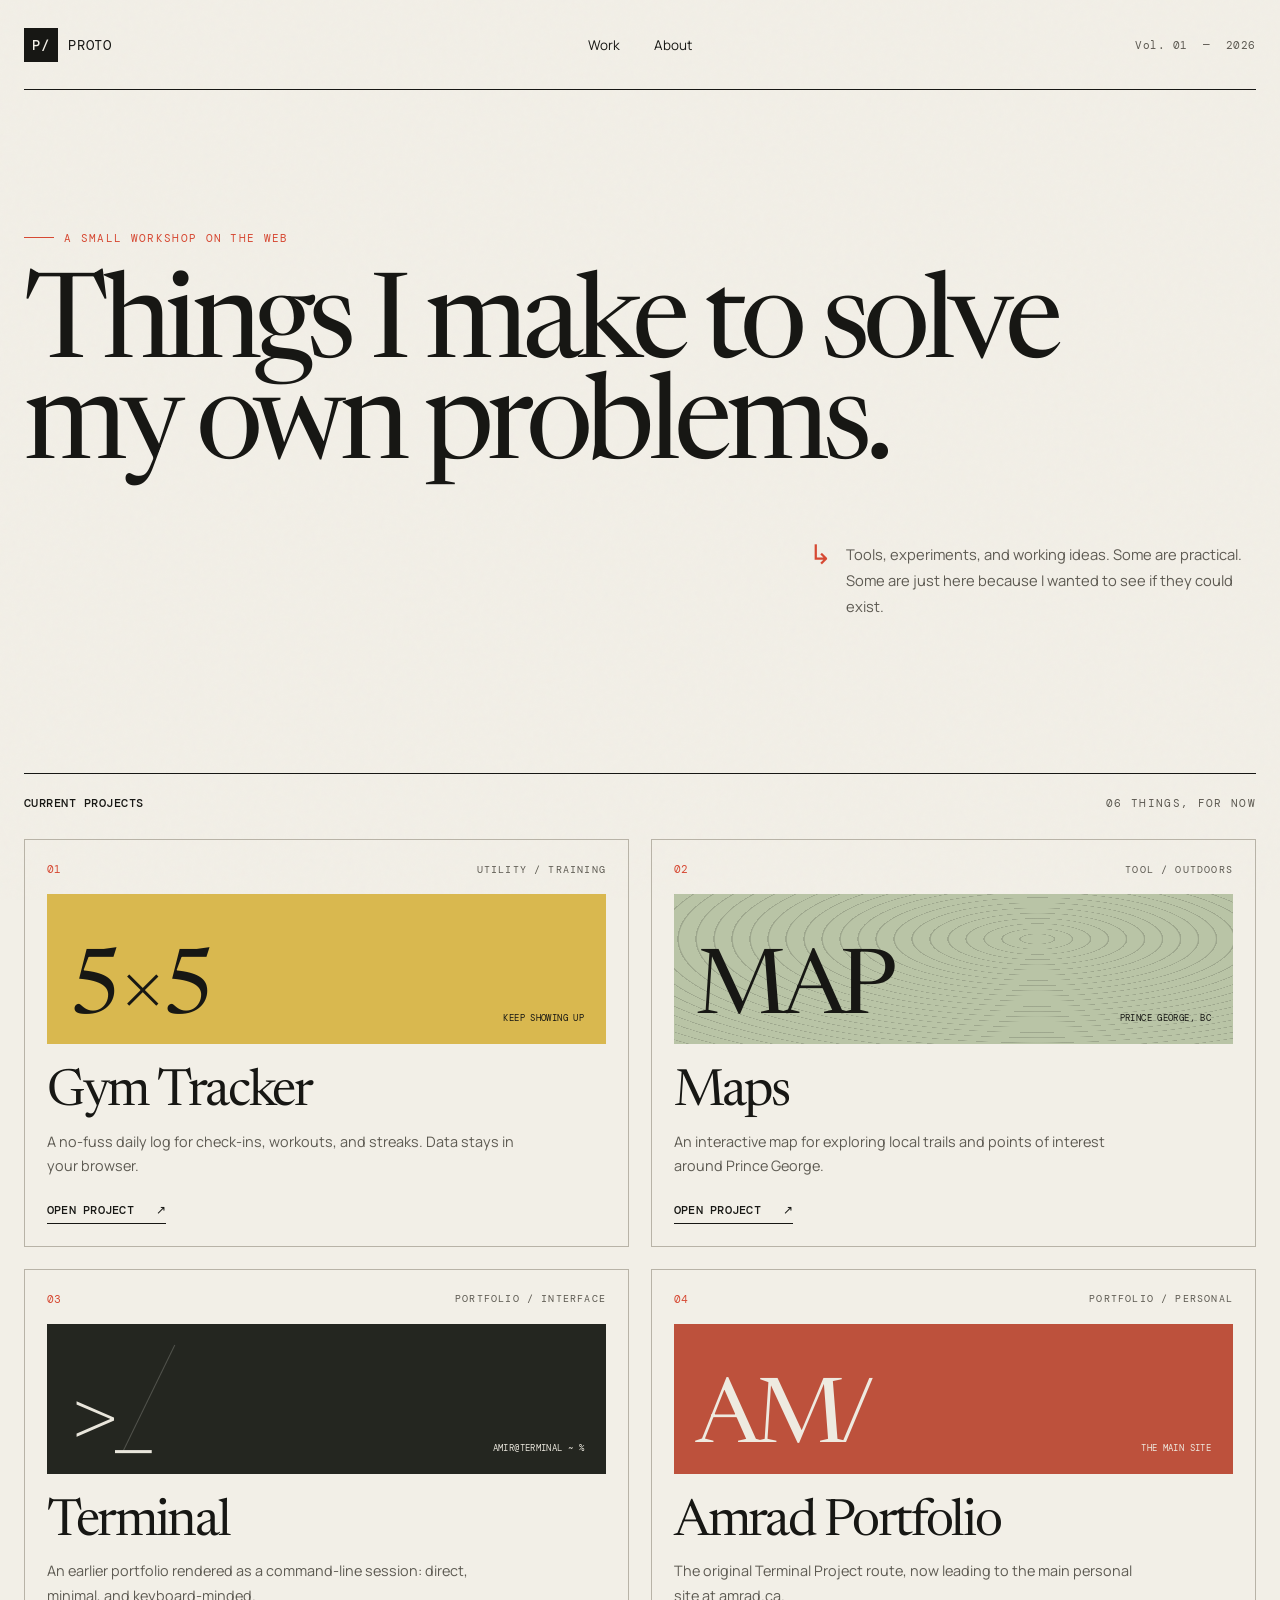
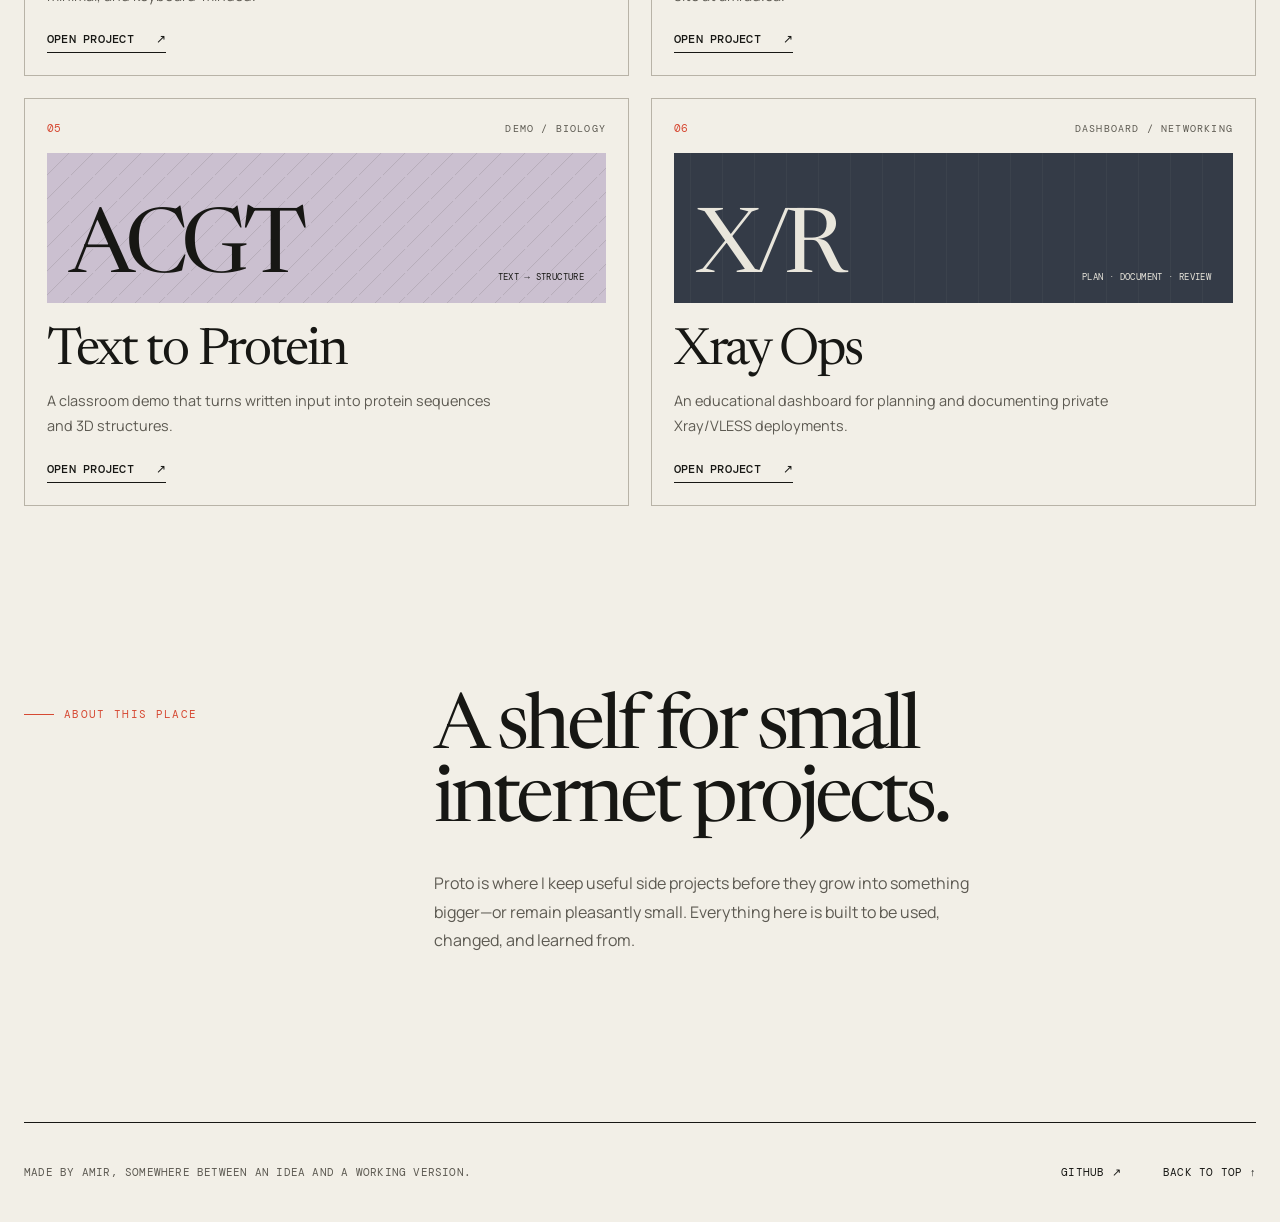
==== commit 58a11f0b: "Add all published projects to index" ====
--- a/docs/index.html
+++ b/docs/index.html
@@ -47,56 +47,103 @@
         <section class="project-section" id="work" aria-labelledby="work-title">
           <div class="section-label">
             <h2 id="work-title">Current projects</h2>
-            <p>02 things, for now</p>
+            <p>06 things, for now</p>
           </div>
 
           <div class="project-list">
             <article class="project project-gym">
-              <div class="project-number" aria-hidden="true">01</div>
-              <div class="project-copy">
+              <div class="project-meta">
+                <span class="project-number">01</span>
                 <p class="project-type">Utility / Training</p>
-                <h3>Gym Tracker</h3>
-                <p>
-                  A no-fuss daily training log for check-ins, workouts, and
-                  streaks. Your data stays in your browser.
-                </p>
-                <a class="project-link" href="/gym/">
-                  Open Gym Tracker <span aria-hidden="true">↗</span>
-                </a>
               </div>
               <div class="project-visual gym-visual" aria-hidden="true">
-                <div class="log-sheet">
-                  <p>THIS WEEK</p>
-                  <div class="log-row"><span>M</span><i></i><b>✓</b></div>
-                  <div class="log-row"><span>T</span><i></i><b>✓</b></div>
-                  <div class="log-row"><span>W</span><i></i><b>—</b></div>
-                  <div class="log-row"><span>T</span><i></i><b>✓</b></div>
-                  <div class="log-row"><span>F</span><i></i><b></b></div>
-                </div>
-                <span class="visual-note">keep showing up</span>
+                <span class="visual-symbol">5×5</span>
+                <small>keep showing up</small>
+              </div>
+              <div class="project-copy">
+                <h3>Gym Tracker</h3>
+                <p>A no-fuss daily log for check-ins, workouts, and streaks. Data stays in your browser.</p>
+                <a class="project-link" href="/gym/">Open project <span aria-hidden="true">↗</span></a>
+              </div>
+            </article>
+
+            <article class="project project-maps">
+              <div class="project-meta">
+                <span class="project-number">02</span>
+                <p class="project-type">Tool / Outdoors</p>
+              </div>
+              <div class="project-visual maps-visual" aria-hidden="true">
+                <span class="visual-symbol">MAP</span>
+                <small>Prince George, BC</small>
+              </div>
+              <div class="project-copy">
+                <h3>Maps</h3>
+                <p>An interactive map for exploring local trails and points of interest around Prince George.</p>
+                <a class="project-link" href="/Maps/">Open project <span aria-hidden="true">↗</span></a>
               </div>
             </article>
 
             <article class="project project-terminal">
-              <div class="project-number" aria-hidden="true">02</div>
-              <div class="project-copy">
-                <p class="project-type">Experiment / Interface</p>
-                <h3>Terminal Project</h3>
-                <p>
-                  A compact terminal-flavoured project page and a place for
-                  command-line ideas to find a home.
-                </p>
-                <a class="project-link" href="/projects/terminal-project/">
-                  Open Terminal Project <span aria-hidden="true">↗</span>
-                </a>
+              <div class="project-meta">
+                <span class="project-number">03</span>
+                <p class="project-type">Portfolio / Interface</p>
               </div>
               <div class="project-visual terminal-visual" aria-hidden="true">
-                <div class="terminal-card">
-                  <p><span>amir@proto</span> ~ % ls</p>
-                  <p>ideas.txt</p>
-                  <p>work-in-progress/</p>
-                  <p class="cursor-line"><span>amir@proto</span> ~ % <i></i></p>
-                </div>
+                <span class="visual-symbol">&gt;_</span>
+                <small>amir@terminal ~ %</small>
+              </div>
+              <div class="project-copy">
+                <h3>Terminal</h3>
+                <p>An earlier portfolio rendered as a command-line session: direct, minimal, and keyboard-minded.</p>
+                <a class="project-link" href="/Terminal/">Open project <span aria-hidden="true">↗</span></a>
+              </div>
+            </article>
+
+            <article class="project project-portfolio">
+              <div class="project-meta">
+                <span class="project-number">04</span>
+                <p class="project-type">Portfolio / Personal</p>
+              </div>
+              <div class="project-visual portfolio-visual" aria-hidden="true">
+                <span class="visual-symbol">AM/</span>
+                <small>the main site</small>
+              </div>
+              <div class="project-copy">
+                <h3>Amrad Portfolio</h3>
+                <p>The original Terminal Project route, now leading to the main personal site at amrad.ca.</p>
+                <a class="project-link" href="/terminal-project/">Open project <span aria-hidden="true">↗</span></a>
+              </div>
+            </article>
+
+            <article class="project project-protein">
+              <div class="project-meta">
+                <span class="project-number">05</span>
+                <p class="project-type">Demo / Biology</p>
+              </div>
+              <div class="project-visual protein-visual" aria-hidden="true">
+                <span class="visual-symbol">ACGT</span>
+                <small>text → structure</small>
+              </div>
+              <div class="project-copy">
+                <h3>Text to Protein</h3>
+                <p>A classroom demo that turns written input into protein sequences and 3D structures.</p>
+                <a class="project-link" href="/text-to-protein-classroom/">Open project <span aria-hidden="true">↗</span></a>
+              </div>
+            </article>
+
+            <article class="project project-xray">
+              <div class="project-meta">
+                <span class="project-number">06</span>
+                <p class="project-type">Dashboard / Networking</p>
+              </div>
+              <div class="project-visual xray-visual" aria-hidden="true">
+                <span class="visual-symbol">X/R</span>
+                <small>plan · document · review</small>
+              </div>
+              <div class="project-copy">
+                <h3>Xray Ops</h3>
+                <p>An educational dashboard for planning and documenting private Xray/VLESS deployments.</p>
+                <a class="project-link" href="/Xray-skill/">Open project <span aria-hidden="true">↗</span></a>
               </div>
             </article>
           </div>
--- a/docs/styles.css
+++ b/docs/styles.css
@@ -588,6 +588,157 @@
   }
 }
 
+/* Compact project shelf */
+.project-list {
+  display: grid;
+  grid-template-columns: repeat(2, minmax(0, 1fr));
+  gap: 22px;
+  padding-bottom: 22px;
+}
+
+.project {
+  display: flex;
+  flex-direction: column;
+  min-height: 0;
+  padding: 22px;
+  border: 1px solid var(--rule);
+  transition: border-color 180ms ease, transform 180ms ease;
+}
+
+.project:last-child {
+  border-bottom: 1px solid var(--rule);
+}
+
+.project:hover {
+  border-color: var(--ink);
+  transform: translateY(-3px);
+}
+
+.project-meta {
+  display: flex;
+  align-items: center;
+  justify-content: space-between;
+  margin-bottom: 18px;
+}
+
+.project-number {
+  padding: 0;
+  color: var(--red);
+  font-family: "DM Mono", monospace;
+  font-size: 0.69rem;
+}
+
+.project-type {
+  margin: 0;
+  font-size: 0.62rem;
+}
+
+.project .project-visual {
+  display: flex;
+  align-items: flex-end;
+  justify-content: space-between;
+  width: 100%;
+  min-height: 150px;
+  margin: 0 0 25px;
+  padding: 20px 22px;
+}
+
+.project .project-visual::before,
+.project .project-visual::after {
+  border: 0;
+  border-radius: 0;
+}
+
+.visual-symbol {
+  position: relative;
+  z-index: 1;
+  font-family: "Newsreader", serif;
+  font-size: clamp(3.4rem, 7vw, 6.3rem);
+  letter-spacing: -0.07em;
+  line-height: 0.72;
+}
+
+.project-visual small {
+  position: relative;
+  z-index: 1;
+  font-family: "DM Mono", monospace;
+  font-size: 0.58rem;
+  letter-spacing: 0.04em;
+  text-transform: uppercase;
+}
+
+.maps-visual {
+  background-color: #b9c4a6;
+  background-image: repeating-radial-gradient(ellipse at 65% 30%, transparent 0 16px, rgba(23, 23, 20, 0.17) 17px 18px);
+}
+
+.project .terminal-visual {
+  color: #e9e6dc;
+  background: var(--terminal);
+}
+
+.portfolio-visual {
+  color: #eeeae0;
+  background: #bd513c;
+}
+
+.protein-visual {
+  background-color: #cbc0d0;
+  background-image: linear-gradient(135deg, transparent 45%, rgba(23, 23, 20, 0.13) 46% 47%, transparent 48%);
+  background-size: 24px 24px;
+}
+
+.xray-visual {
+  color: #e9e6dc;
+  background-color: #343b47;
+  background-image: linear-gradient(90deg, transparent 49%, rgba(233, 230, 220, 0.09) 50% 51%, transparent 52%);
+  background-size: 32px 100%;
+}
+
+.project .project-copy {
+  display: flex;
+  flex: 1;
+  flex-direction: column;
+  align-self: stretch;
+  max-width: none;
+  padding: 0;
+}
+
+.project h3 {
+  margin-bottom: 12px;
+  font-size: clamp(2.25rem, 4vw, 3.4rem);
+}
+
+.project-copy > p:not(.project-type) {
+  max-width: 470px;
+  min-height: 3.4em;
+}
+
+.project .project-link {
+  align-self: flex-start;
+  margin-top: 24px;
+}
+
+@media (max-width: 720px) {
+  .project-list {
+    grid-template-columns: 1fr;
+    gap: 14px;
+  }
+
+  .project {
+    padding: 17px;
+  }
+
+  .project .project-visual {
+    min-height: 130px;
+    margin-bottom: 22px;
+  }
+
+  .project-copy > p:not(.project-type) {
+    min-height: 0;
+  }
+}
+
 /* Terminal project */
 .terminal-project-page {
   min-height: 100vh;
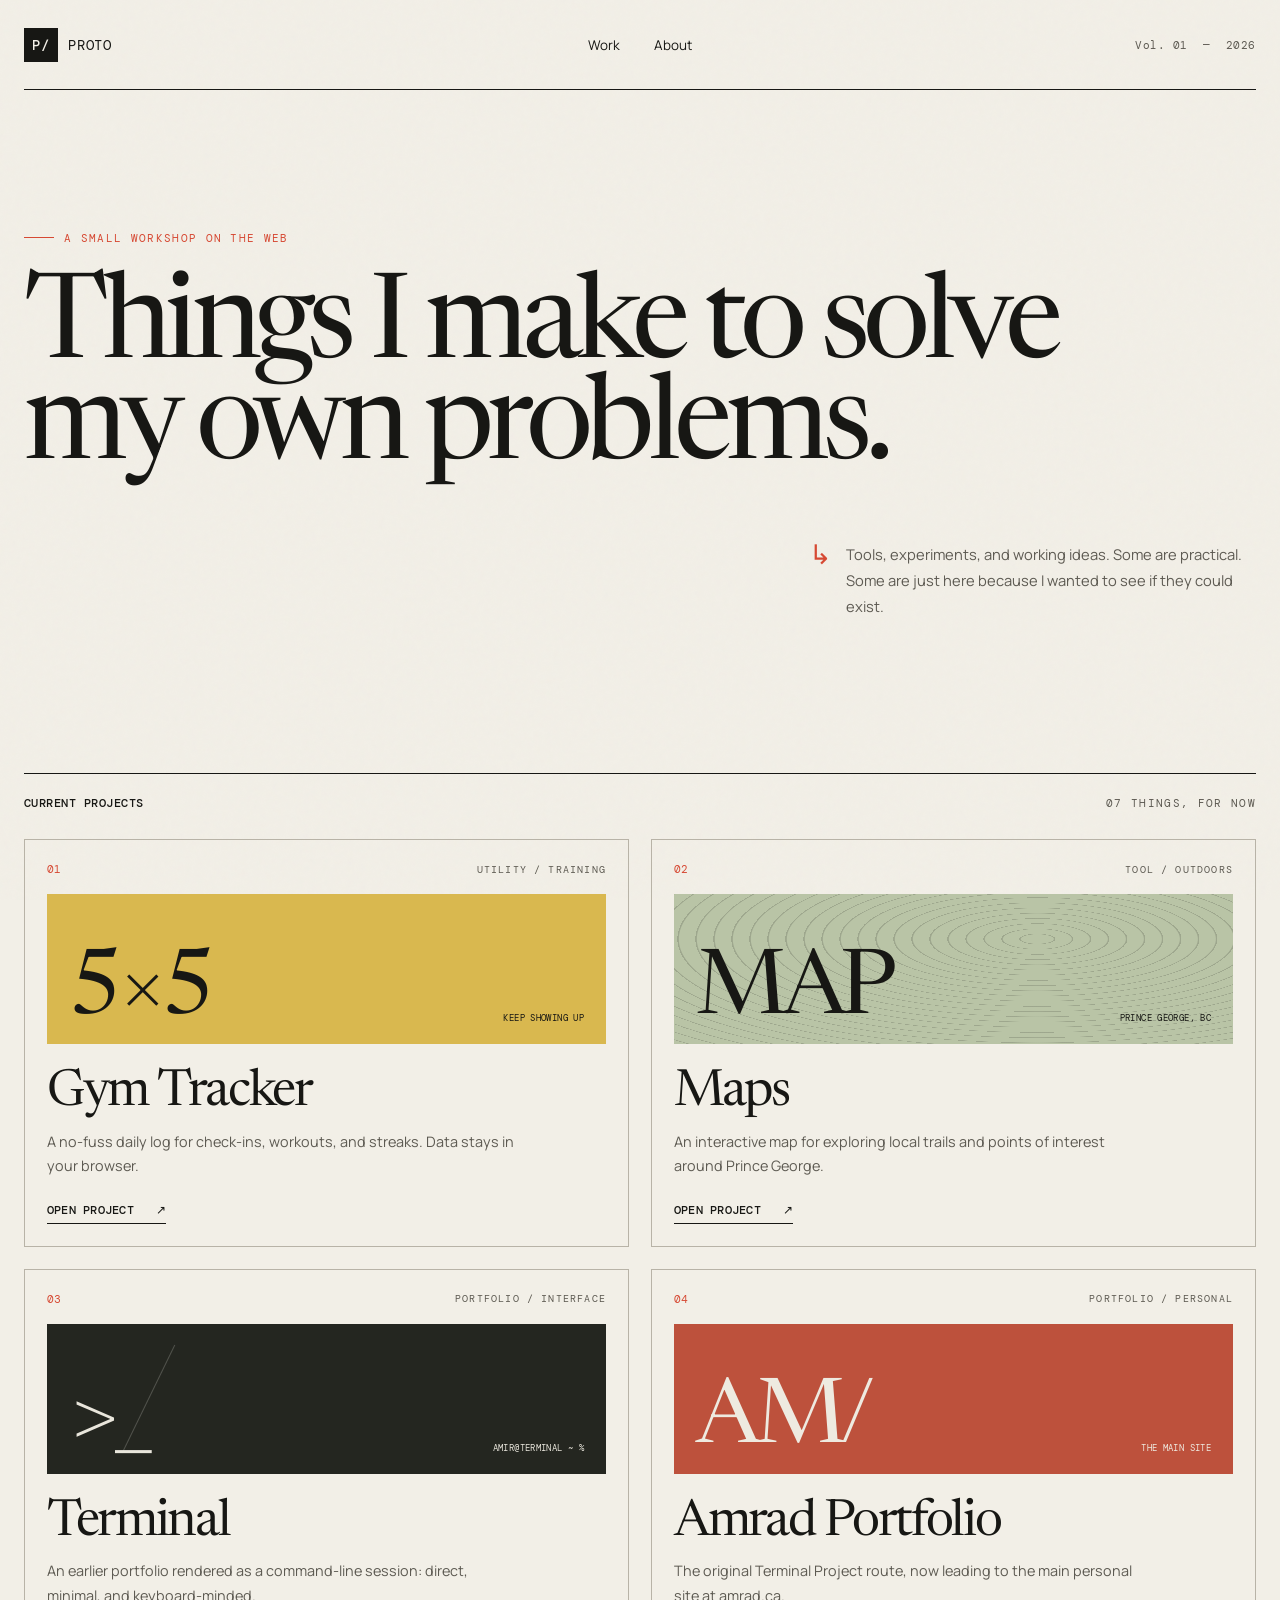
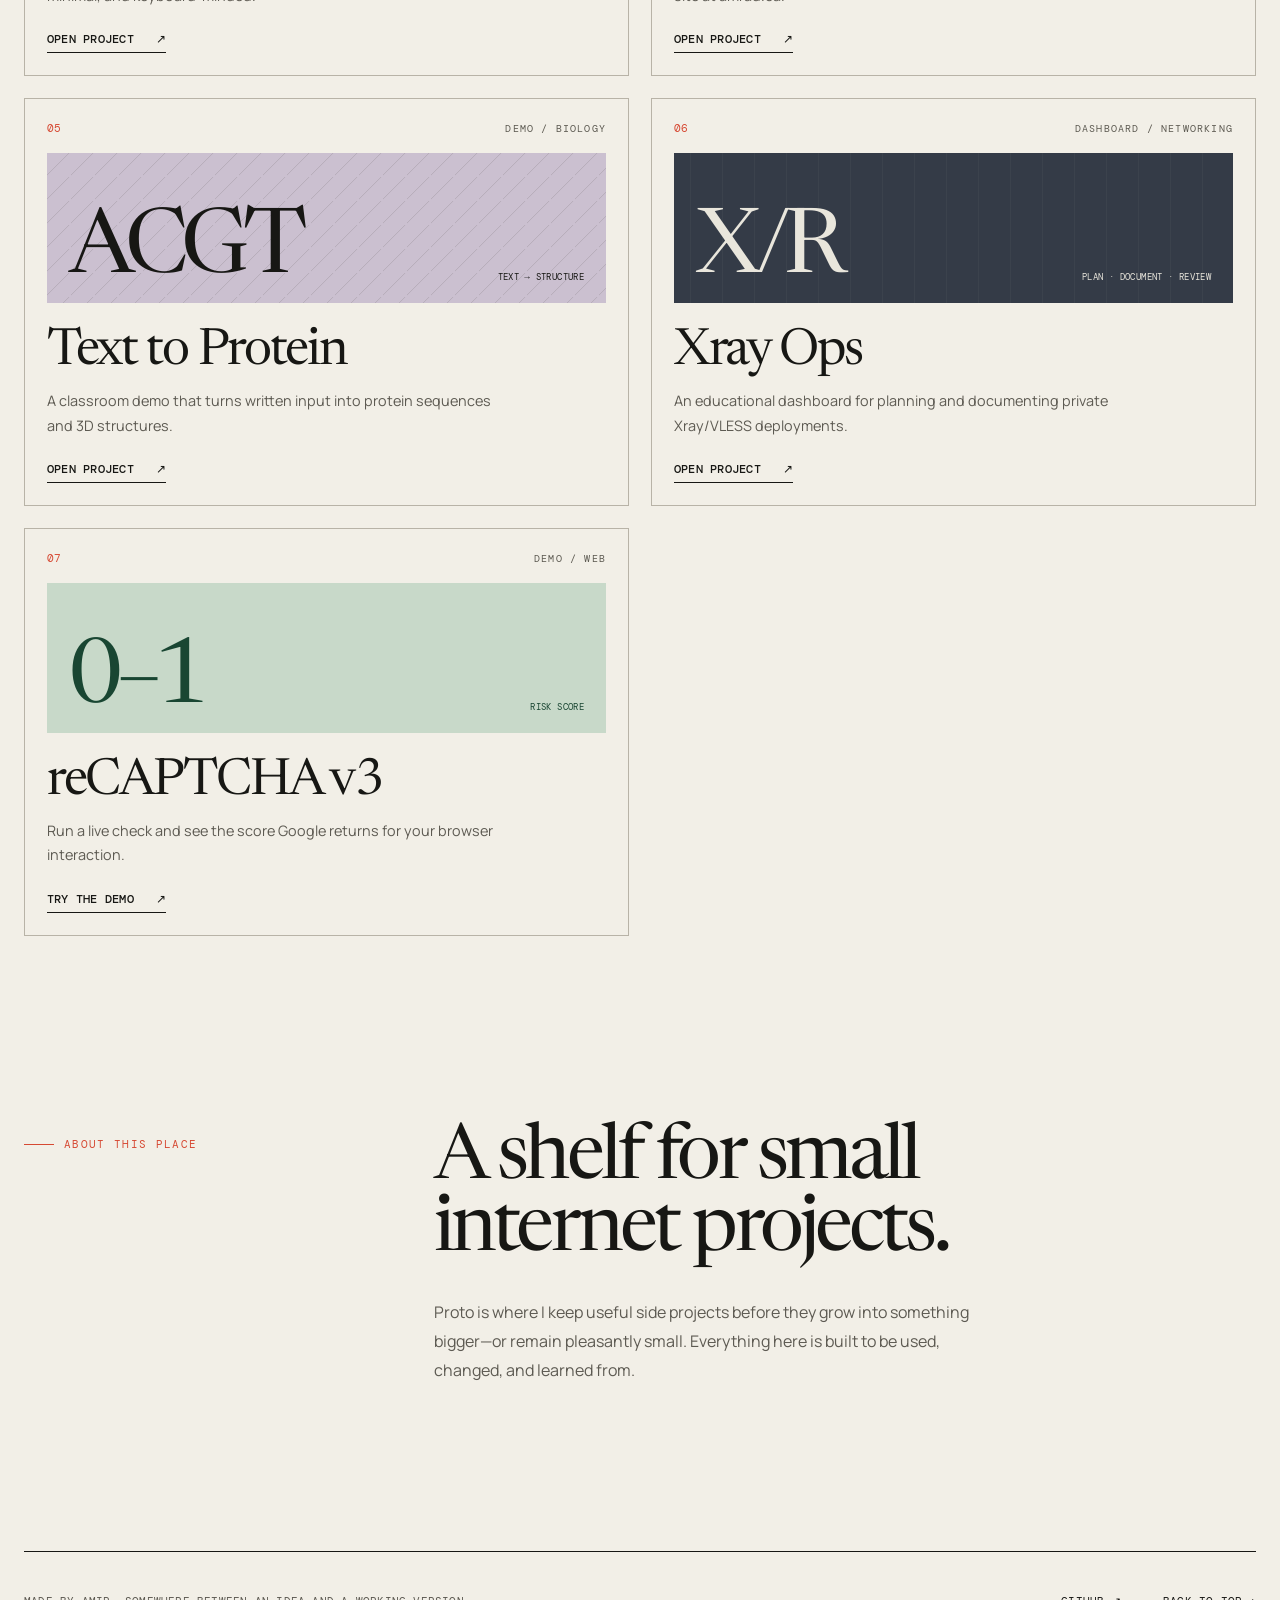
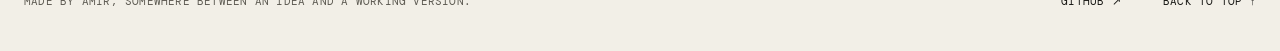
==== commit deedb8de: "Add the live reCAPTCHA v3 demo to Proto projects" ====
--- a/docs/index.html
+++ b/docs/index.html
@@ -47,7 +47,7 @@
         <section class="project-section" id="work" aria-labelledby="work-title">
           <div class="section-label">
             <h2 id="work-title">Current projects</h2>
-            <p>06 things, for now</p>
+            <p>07 things, for now</p>
           </div>
 
           <div class="project-list">
@@ -146,6 +146,22 @@
                 <a class="project-link" href="/Xray-skill/">Open project <span aria-hidden="true">↗</span></a>
               </div>
             </article>
+
+            <article class="project project-recaptcha">
+              <div class="project-meta">
+                <span class="project-number">07</span>
+                <p class="project-type">Demo / Web</p>
+              </div>
+              <div class="project-visual recaptcha-visual" aria-hidden="true">
+                <span class="visual-symbol">0–1</span>
+                <small>Risk score</small>
+              </div>
+              <div class="project-copy">
+                <h3>reCAPTCHA v3</h3>
+                <p>Run a live check and see the score Google returns for your browser interaction.</p>
+                <a class="project-link" href="/recaptcha-v3/">Try the demo <span aria-hidden="true">↗</span></a>
+              </div>
+            </article>
           </div>
         </section>
 
--- a/docs/styles.css
+++ b/docs/styles.css
@@ -688,6 +688,8 @@
   background-size: 24px 24px;
 }
 
+.recaptcha-visual { color: #194632; background: #c8d9c9; }
+
 .xray-visual {
   color: #e9e6dc;
   background-color: #343b47;
